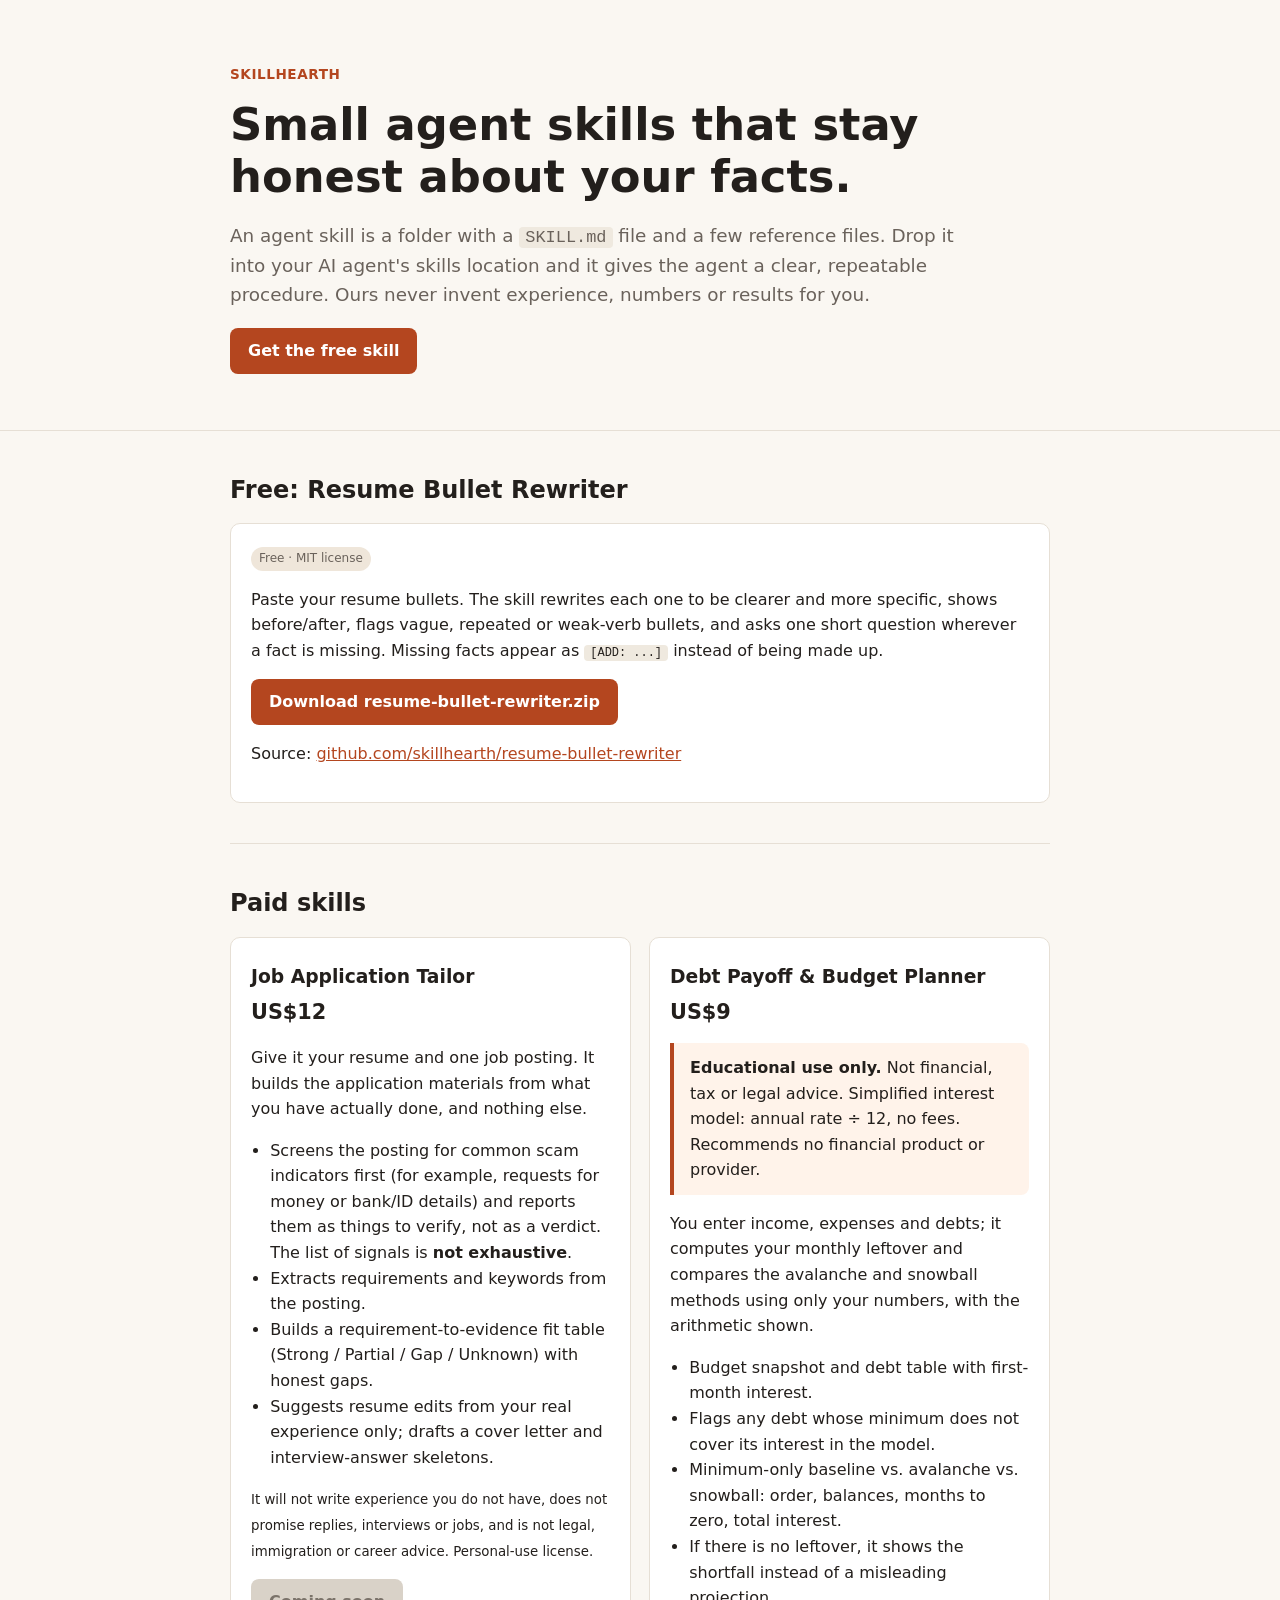
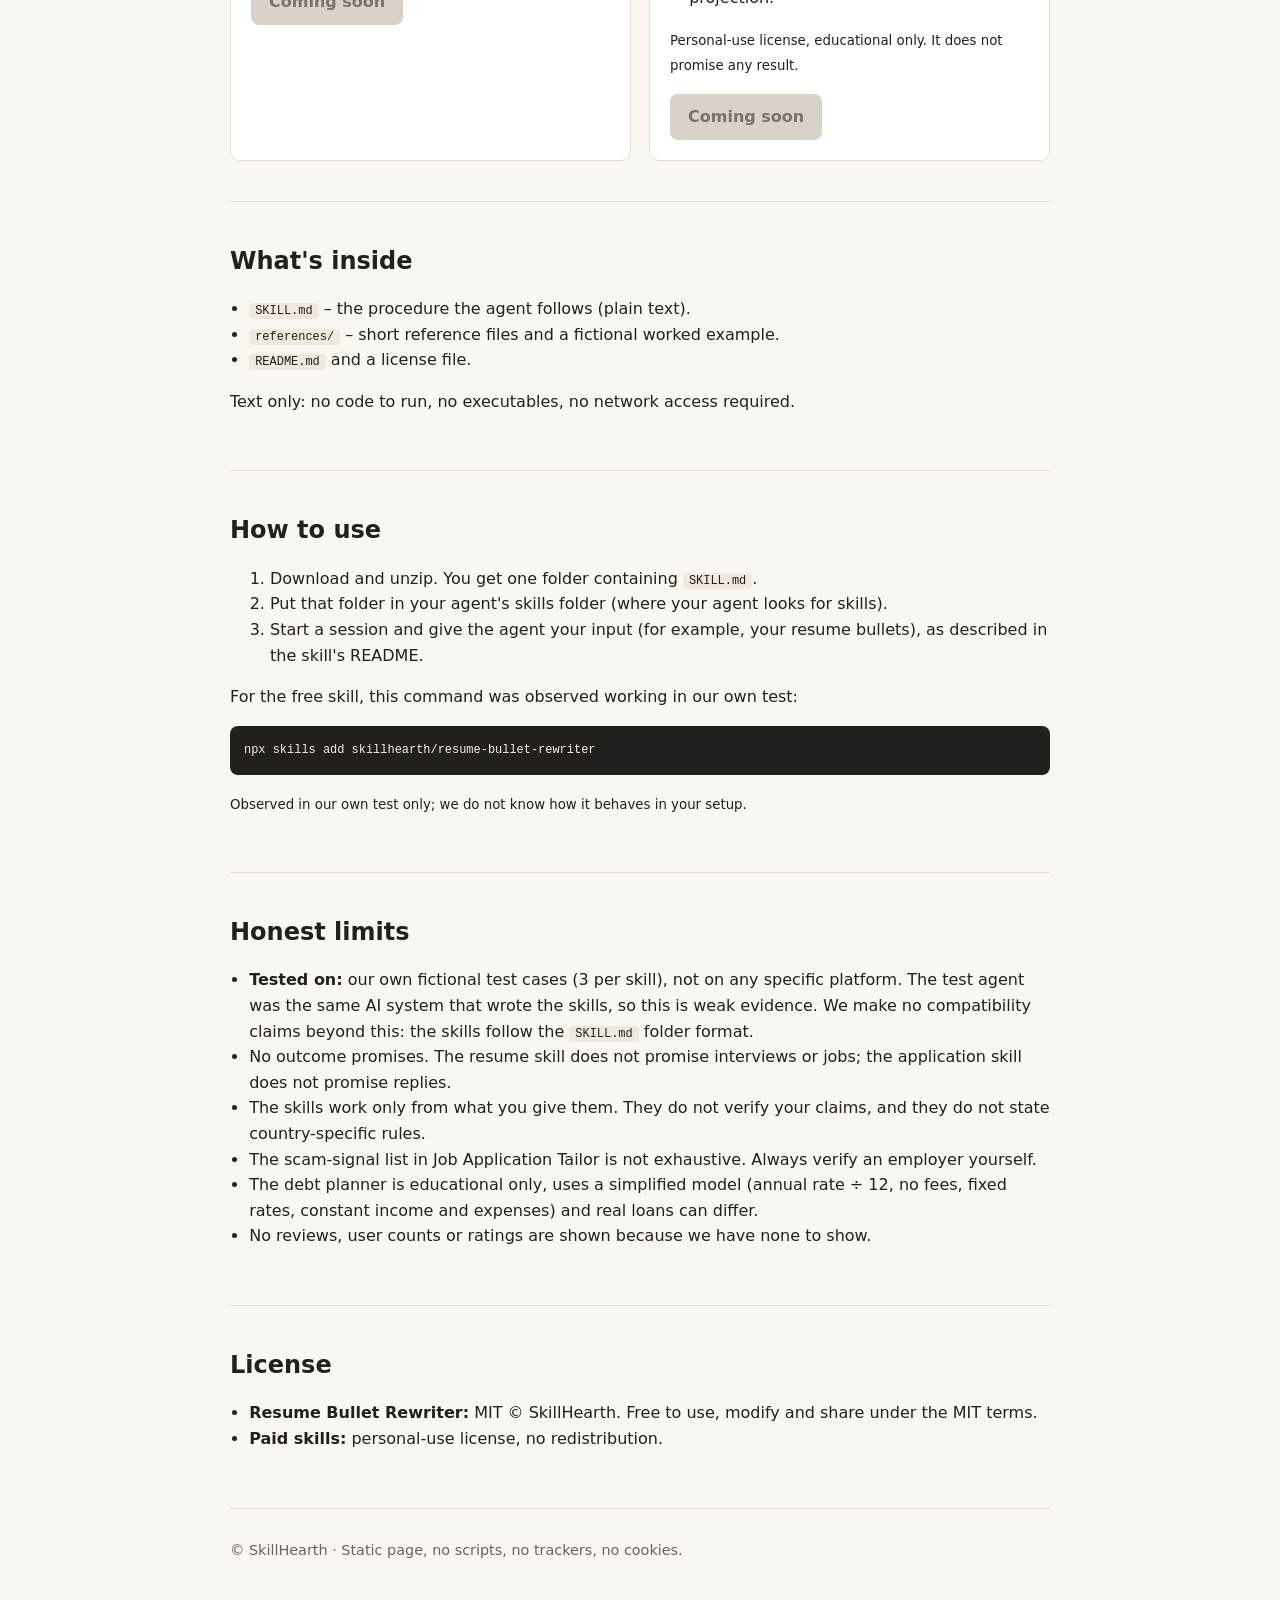
==== index.html @ 5cc37494 "Initial landing page" ====
<!doctype html>
<html lang="en">
<head>
<meta charset="utf-8">
<meta name="viewport" content="width=device-width, initial-scale=1">
<title>SkillHearth – agent skills for resumes, applications and debt planning</title>
<meta name="description" content="Small, plain-text agent skills (SKILL.md folders). One free resume-bullet rewriter, two paid skills. Honest about what they do not do.">
<link rel="stylesheet" href="style.css">
</head>
<body>
<header class="hero"><div class="wrap">
  <div class="brand">SkillHearth</div>
  <h1>Small agent skills that stay honest about your facts.</h1>
  <p class="lead">An agent skill is a folder with a <code>SKILL.md</code> file and a few reference files. Drop it into your AI agent's skills location and it gives the agent a clear, repeatable procedure. Ours never invent experience, numbers or results for you.</p>
  <p><a class="btn" href="#free">Get the free skill</a></p>
</div></header>

<main class="wrap">

<section id="free">
  <h2>Free: Resume Bullet Rewriter</h2>
  <div class="card">
    <span class="tag">Free &middot; MIT license</span>
    <p>Paste your resume bullets. The skill rewrites each one to be clearer and more specific, shows before/after, flags vague, repeated or weak-verb bullets, and asks one short question wherever a fact is missing. Missing facts appear as <code>[ADD: ...]</code> instead of being made up.</p>
    <p><a class="btn" href="downloads/resume-bullet-rewriter.zip" download>Download resume-bullet-rewriter.zip</a></p>
    <p>Source: <a href="https://github.com/skillhearth/resume-bullet-rewriter">github.com/skillhearth/resume-bullet-rewriter</a></p>
  </div>
</section>

<section id="paid">
  <h2>Paid skills</h2>
  <div class="grid">
    <div class="card">
      <h3>Job Application Tailor</h3>
      <div class="price">US$12</div>
      <p>Give it your resume and one job posting. It builds the application materials from what you have actually done, and nothing else.</p>
      <ul>
        <li>Screens the posting for common scam indicators first (for example, requests for money or bank/ID details) and reports them as things to verify, not as a verdict. The list of signals is <strong>not exhaustive</strong>.</li>
        <li>Extracts requirements and keywords from the posting.</li>
        <li>Builds a requirement-to-evidence fit table (Strong / Partial / Gap / Unknown) with honest gaps.</li>
        <li>Suggests resume edits from your real experience only; drafts a cover letter and interview-answer skeletons.</li>
      </ul>
      <p><small>It will not write experience you do not have, does not promise replies, interviews or jobs, and is not legal, immigration or career advice. Personal-use license.</small></p>
      <span class="btn" role="link" aria-disabled="true">Coming soon</span>
    </div>
    <div class="card">
      <h3>Debt Payoff &amp; Budget Planner</h3>
      <div class="price">US$9</div>
      <div class="notice"><strong>Educational use only.</strong> Not financial, tax or legal advice. Simplified interest model: annual rate &divide; 12, no fees. Recommends no financial product or provider.</div>
      <p>You enter income, expenses and debts; it computes your monthly leftover and compares the avalanche and snowball methods using only your numbers, with the arithmetic shown.</p>
      <ul>
        <li>Budget snapshot and debt table with first-month interest.</li>
        <li>Flags any debt whose minimum does not cover its interest in the model.</li>
        <li>Minimum-only baseline vs. avalanche vs. snowball: order, balances, months to zero, total interest.</li>
        <li>If there is no leftover, it shows the shortfall instead of a misleading projection.</li>
      </ul>
      <p><small>Personal-use license, educational only. It does not promise any result.</small></p>
      <span class="btn" role="link" aria-disabled="true">Coming soon</span>
    </div>
  </div>
</section>

<section id="inside">
  <h2>What's inside</h2>
  <ul>
    <li><code>SKILL.md</code> &ndash; the procedure the agent follows (plain text).</li>
    <li><code>references/</code> &ndash; short reference files and a fictional worked example.</li>
    <li><code>README.md</code> and a license file.</li>
  </ul>
  <p>Text only: no code to run, no executables, no network access required.</p>
</section>

<section id="use">
  <h2>How to use</h2>
  <ol>
    <li>Download and unzip. You get one folder containing <code>SKILL.md</code>.</li>
    <li>Put that folder in your agent's skills folder (where your agent looks for skills).</li>
    <li>Start a session and give the agent your input (for example, your resume bullets), as described in the skill's README.</li>
  </ol>
  <p>For the free skill, this command was observed working in our own test:</p>
  <pre><code>npx skills add skillhearth/resume-bullet-rewriter</code></pre>
  <p><small>Observed in our own test only; we do not know how it behaves in your setup.</small></p>
</section>

<section id="limits">
  <h2>Honest limits</h2>
  <ul>
    <li><strong>Tested on:</strong> our own fictional test cases (3 per skill), not on any specific platform. The test agent was the same AI system that wrote the skills, so this is weak evidence. We make no compatibility claims beyond this: the skills follow the <code>SKILL.md</code> folder format.</li>
    <li>No outcome promises. The resume skill does not promise interviews or jobs; the application skill does not promise replies.</li>
    <li>The skills work only from what you give them. They do not verify your claims, and they do not state country-specific rules.</li>
    <li>The scam-signal list in Job Application Tailor is not exhaustive. Always verify an employer yourself.</li>
    <li>The debt planner is educational only, uses a simplified model (annual rate &divide; 12, no fees, fixed rates, constant income and expenses) and real loans can differ.</li>
    <li>No reviews, user counts or ratings are shown because we have none to show.</li>
  </ul>
</section>

<section id="license">
  <h2>License</h2>
  <ul>
    <li><strong>Resume Bullet Rewriter:</strong> MIT &copy; SkillHearth. Free to use, modify and share under the MIT terms.</li>
    <li><strong>Paid skills:</strong> personal-use license, no redistribution.</li>
  </ul>
</section>
</main>

<footer><div class="wrap">&copy; SkillHearth &middot; Static page, no scripts, no trackers, no cookies.</div></footer>
</body>
</html>
---- style.css ----
:root{--bg:#faf7f2;--fg:#231f1c;--muted:#6a625b;--accent:#b4461f;--card:#fff;--line:#e6dfd5}
*{box-sizing:border-box}
html{font-family:system-ui,-apple-system,"Segoe UI",Roboto,Helvetica,Arial,sans-serif;line-height:1.6;color:var(--fg);background:var(--bg)}
body{margin:0}
.wrap{max-width:860px;margin:0 auto;padding:0 20px}
header.hero{padding:64px 0 40px;border-bottom:1px solid var(--line)}
.brand{font-weight:700;letter-spacing:.04em;color:var(--accent);text-transform:uppercase;font-size:.85rem}
h1{font-size:clamp(1.9rem,5vw,2.8rem);line-height:1.15;margin:.3em 0}
h2{font-size:1.5rem;margin:0 0 .6em}
h3{margin:.2em 0}
section{padding:40px 0;border-bottom:1px solid var(--line)}
.lead{font-size:1.15rem;color:var(--muted);max-width:40em}
.grid{display:grid;gap:18px;grid-template-columns:repeat(auto-fit,minmax(260px,1fr))}
.card{background:var(--card);border:1px solid var(--line);border-radius:10px;padding:20px}
.price{font-weight:700;font-size:1.3rem}
.tag{display:inline-block;font-size:.75rem;padding:2px 8px;border-radius:99px;background:#efe6da;color:var(--muted)}
.btn{display:inline-block;padding:10px 18px;border-radius:8px;background:var(--accent);color:#fff;text-decoration:none;font-weight:600;border:0;font-size:1rem}
.btn:hover,.btn:focus{background:#8f3717}
.btn[aria-disabled="true"]{background:#d9d2c8;color:#7b736a;cursor:not-allowed}
.notice{border-left:4px solid var(--accent);background:#fff3ea;padding:12px 16px;border-radius:0 8px 8px 0;margin:14px 0}
code{background:#efe9df;padding:1px 6px;border-radius:4px;font-size:.92em}
pre{background:#231f1c;color:#f5efe6;padding:14px;border-radius:8px;overflow-x:auto}
pre code{background:none;padding:0}
ul{padding-left:1.2em}
footer{padding:30px 0 50px;color:var(--muted);font-size:.9rem}
a{color:var(--accent)}
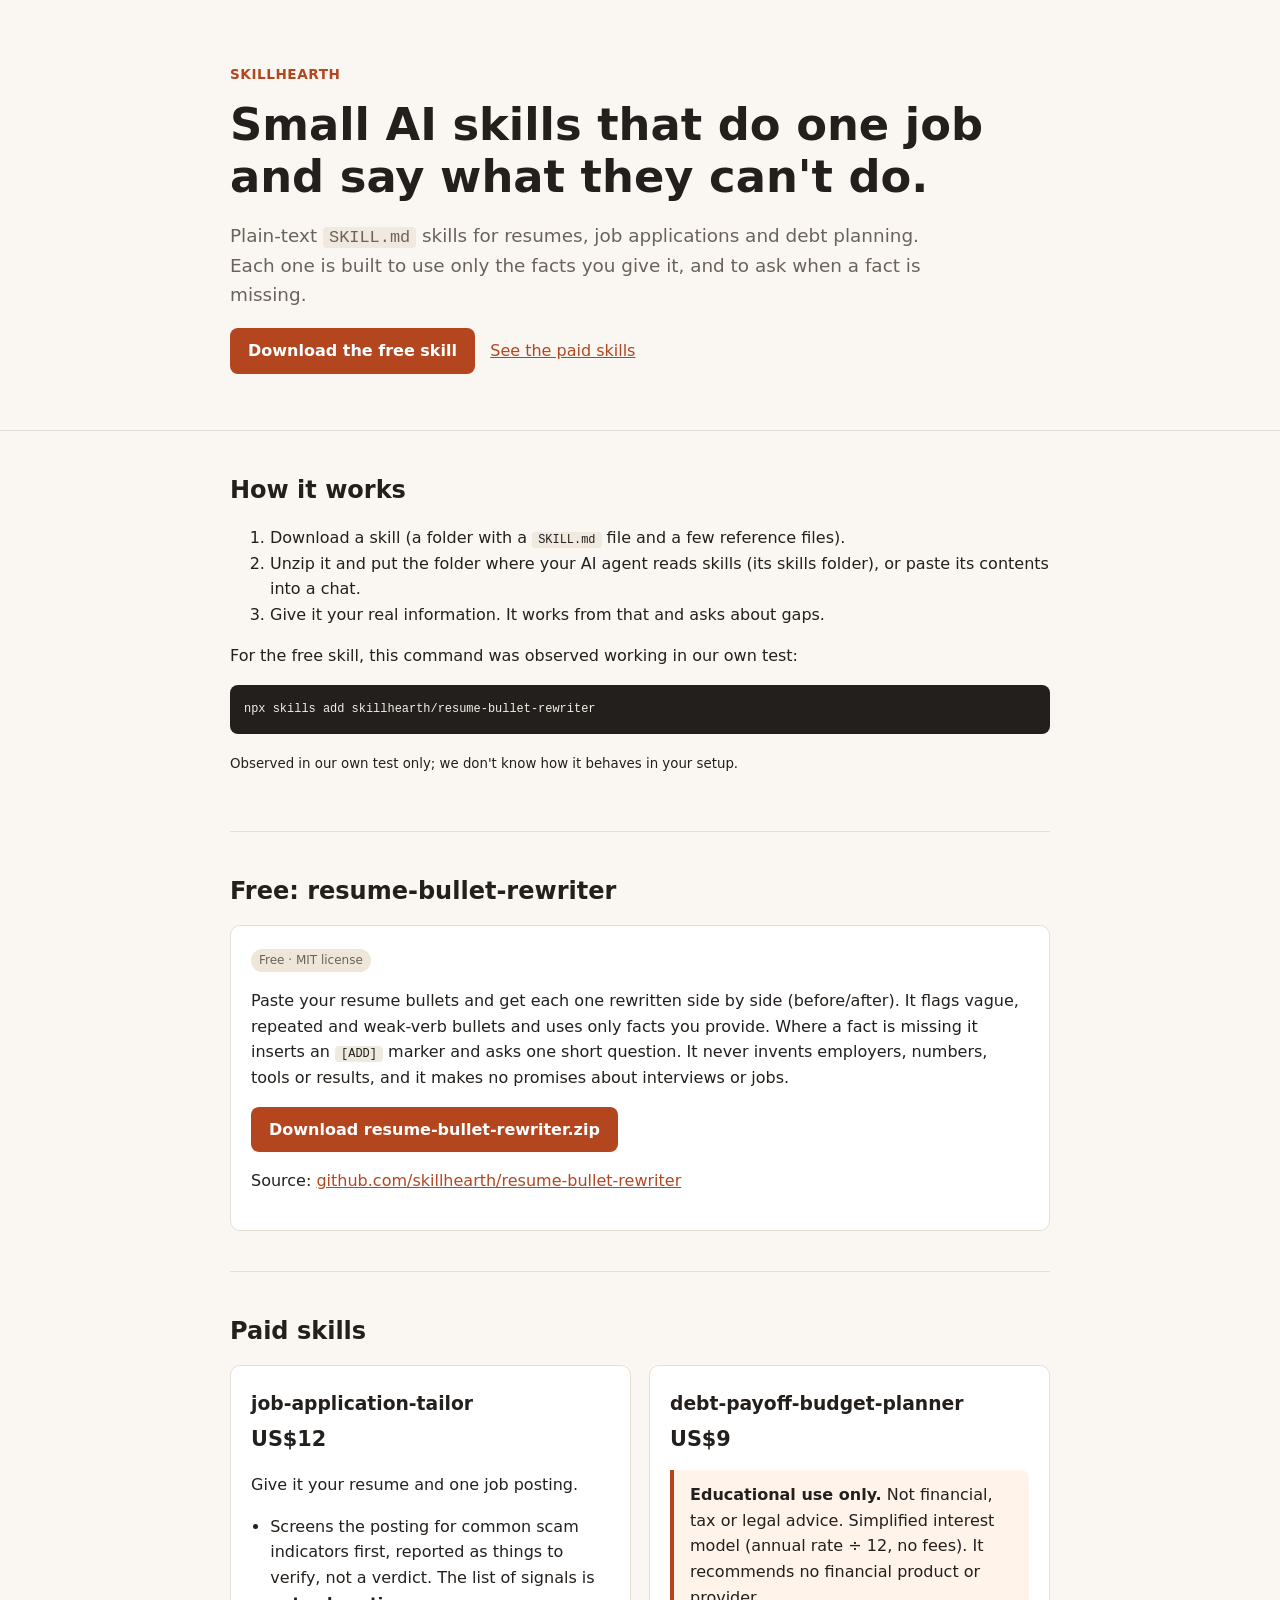
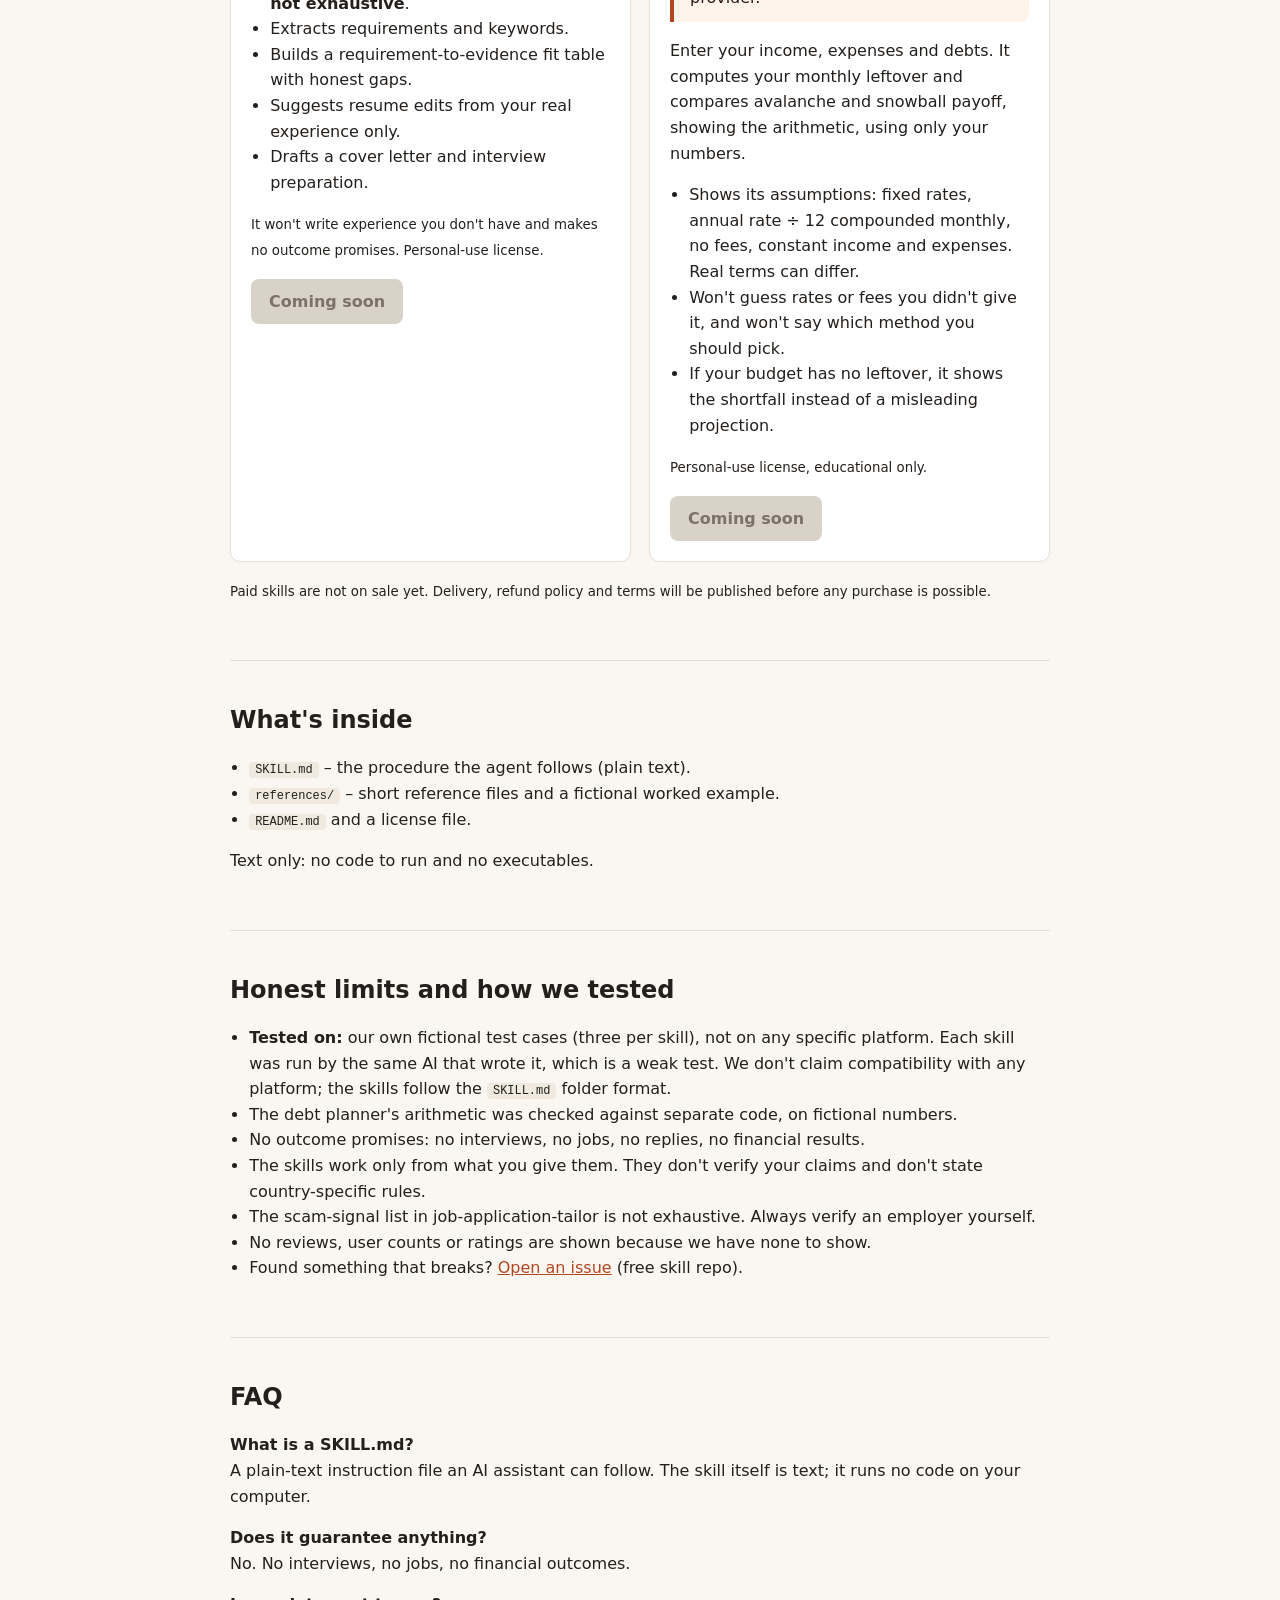
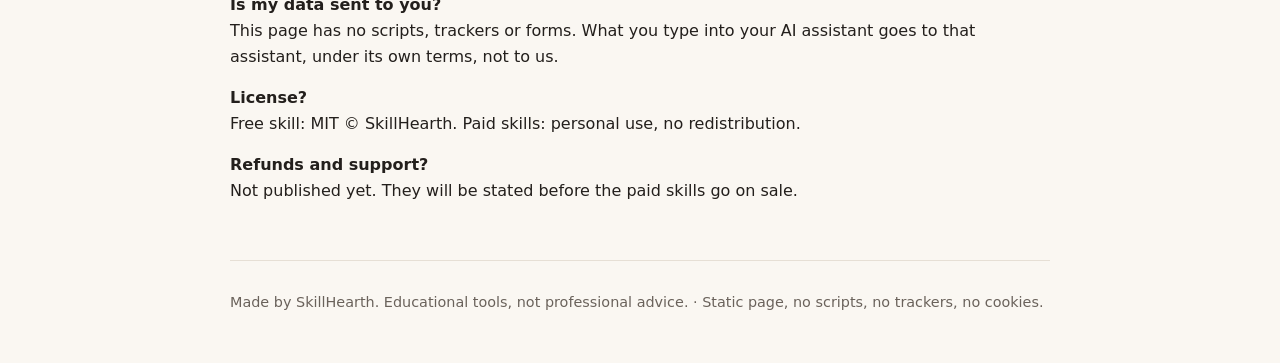
==== commit 197e0730: "Use final landing copy" ====
--- a/index.html
+++ b/index.html
@@ -3,25 +3,37 @@
 <head>
 <meta charset="utf-8">
 <meta name="viewport" content="width=device-width, initial-scale=1">
-<title>SkillHearth – agent skills for resumes, applications and debt planning</title>
+<title>SkillHearth – small AI skills for resumes, applications and debt planning</title>
 <meta name="description" content="Small, plain-text agent skills (SKILL.md folders). One free resume-bullet rewriter, two paid skills. Honest about what they do not do.">
 <link rel="stylesheet" href="style.css">
 </head>
 <body>
 <header class="hero"><div class="wrap">
   <div class="brand">SkillHearth</div>
-  <h1>Small agent skills that stay honest about your facts.</h1>
-  <p class="lead">An agent skill is a folder with a <code>SKILL.md</code> file and a few reference files. Drop it into your AI agent's skills location and it gives the agent a clear, repeatable procedure. Ours never invent experience, numbers or results for you.</p>
-  <p><a class="btn" href="#free">Get the free skill</a></p>
+  <h1>Small AI skills that do one job and say what they can't do.</h1>
+  <p class="lead">Plain-text <code>SKILL.md</code> skills for resumes, job applications and debt planning. Each one is built to use only the facts you give it, and to ask when a fact is missing.</p>
+  <p><a class="btn" href="downloads/resume-bullet-rewriter.zip" download>Download the free skill</a> &nbsp; <a href="#paid">See the paid skills</a></p>
 </div></header>
 
 <main class="wrap">
 
+<section id="how">
+  <h2>How it works</h2>
+  <ol>
+    <li>Download a skill (a folder with a <code>SKILL.md</code> file and a few reference files).</li>
+    <li>Unzip it and put the folder where your AI agent reads skills (its skills folder), or paste its contents into a chat.</li>
+    <li>Give it your real information. It works from that and asks about gaps.</li>
+  </ol>
+  <p>For the free skill, this command was observed working in our own test:</p>
+  <pre><code>npx skills add skillhearth/resume-bullet-rewriter</code></pre>
+  <p><small>Observed in our own test only; we don't know how it behaves in your setup.</small></p>
+</section>
+
 <section id="free">
-  <h2>Free: Resume Bullet Rewriter</h2>
+  <h2>Free: resume-bullet-rewriter</h2>
   <div class="card">
     <span class="tag">Free &middot; MIT license</span>
-    <p>Paste your resume bullets. The skill rewrites each one to be clearer and more specific, shows before/after, flags vague, repeated or weak-verb bullets, and asks one short question wherever a fact is missing. Missing facts appear as <code>[ADD: ...]</code> instead of being made up.</p>
+    <p>Paste your resume bullets and get each one rewritten side by side (before/after). It flags vague, repeated and weak-verb bullets and uses only facts you provide. Where a fact is missing it inserts an <code>[ADD]</code> marker and asks one short question. It never invents employers, numbers, tools or results, and it makes no promises about interviews or jobs.</p>
     <p><a class="btn" href="downloads/resume-bullet-rewriter.zip" download>Download resume-bullet-rewriter.zip</a></p>
     <p>Source: <a href="https://github.com/skillhearth/resume-bullet-rewriter">github.com/skillhearth/resume-bullet-rewriter</a></p>
   </div>
@@ -31,33 +43,34 @@
   <h2>Paid skills</h2>
   <div class="grid">
     <div class="card">
-      <h3>Job Application Tailor</h3>
+      <h3>job-application-tailor</h3>
       <div class="price">US$12</div>
-      <p>Give it your resume and one job posting. It builds the application materials from what you have actually done, and nothing else.</p>
+      <p>Give it your resume and one job posting.</p>
       <ul>
-        <li>Screens the posting for common scam indicators first (for example, requests for money or bank/ID details) and reports them as things to verify, not as a verdict. The list of signals is <strong>not exhaustive</strong>.</li>
-        <li>Extracts requirements and keywords from the posting.</li>
-        <li>Builds a requirement-to-evidence fit table (Strong / Partial / Gap / Unknown) with honest gaps.</li>
-        <li>Suggests resume edits from your real experience only; drafts a cover letter and interview-answer skeletons.</li>
+        <li>Screens the posting for common scam indicators first, reported as things to verify, not a verdict. The list of signals is <strong>not exhaustive</strong>.</li>
+        <li>Extracts requirements and keywords.</li>
+        <li>Builds a requirement-to-evidence fit table with honest gaps.</li>
+        <li>Suggests resume edits from your real experience only.</li>
+        <li>Drafts a cover letter and interview preparation.</li>
       </ul>
-      <p><small>It will not write experience you do not have, does not promise replies, interviews or jobs, and is not legal, immigration or career advice. Personal-use license.</small></p>
+      <p><small>It won't write experience you don't have and makes no outcome promises. Personal-use license.</small></p>
       <span class="btn" role="link" aria-disabled="true">Coming soon</span>
     </div>
     <div class="card">
-      <h3>Debt Payoff &amp; Budget Planner</h3>
+      <h3>debt-payoff-budget-planner</h3>
       <div class="price">US$9</div>
-      <div class="notice"><strong>Educational use only.</strong> Not financial, tax or legal advice. Simplified interest model: annual rate &divide; 12, no fees. Recommends no financial product or provider.</div>
-      <p>You enter income, expenses and debts; it computes your monthly leftover and compares the avalanche and snowball methods using only your numbers, with the arithmetic shown.</p>
+      <div class="notice"><strong>Educational use only.</strong> Not financial, tax or legal advice. Simplified interest model (annual rate &divide; 12, no fees). It recommends no financial product or provider.</div>
+      <p>Enter your income, expenses and debts. It computes your monthly leftover and compares avalanche and snowball payoff, showing the arithmetic, using only your numbers.</p>
       <ul>
-        <li>Budget snapshot and debt table with first-month interest.</li>
-        <li>Flags any debt whose minimum does not cover its interest in the model.</li>
-        <li>Minimum-only baseline vs. avalanche vs. snowball: order, balances, months to zero, total interest.</li>
-        <li>If there is no leftover, it shows the shortfall instead of a misleading projection.</li>
+        <li>Shows its assumptions: fixed rates, annual rate &divide; 12 compounded monthly, no fees, constant income and expenses. Real terms can differ.</li>
+        <li>Won't guess rates or fees you didn't give it, and won't say which method you should pick.</li>
+        <li>If your budget has no leftover, it shows the shortfall instead of a misleading projection.</li>
       </ul>
-      <p><small>Personal-use license, educational only. It does not promise any result.</small></p>
+      <p><small>Personal-use license, educational only.</small></p>
       <span class="btn" role="link" aria-disabled="true">Coming soon</span>
     </div>
   </div>
+  <p><small>Paid skills are not on sale yet. Delivery, refund policy and terms will be published before any purchase is possible.</small></p>
 </section>
 
 <section id="inside">
@@ -67,42 +80,32 @@
     <li><code>references/</code> &ndash; short reference files and a fictional worked example.</li>
     <li><code>README.md</code> and a license file.</li>
   </ul>
-  <p>Text only: no code to run, no executables, no network access required.</p>
-</section>
-
-<section id="use">
-  <h2>How to use</h2>
-  <ol>
-    <li>Download and unzip. You get one folder containing <code>SKILL.md</code>.</li>
-    <li>Put that folder in your agent's skills folder (where your agent looks for skills).</li>
-    <li>Start a session and give the agent your input (for example, your resume bullets), as described in the skill's README.</li>
-  </ol>
-  <p>For the free skill, this command was observed working in our own test:</p>
-  <pre><code>npx skills add skillhearth/resume-bullet-rewriter</code></pre>
-  <p><small>Observed in our own test only; we do not know how it behaves in your setup.</small></p>
+  <p>Text only: no code to run and no executables.</p>
 </section>
 
 <section id="limits">
-  <h2>Honest limits</h2>
+  <h2>Honest limits and how we tested</h2>
   <ul>
-    <li><strong>Tested on:</strong> our own fictional test cases (3 per skill), not on any specific platform. The test agent was the same AI system that wrote the skills, so this is weak evidence. We make no compatibility claims beyond this: the skills follow the <code>SKILL.md</code> folder format.</li>
-    <li>No outcome promises. The resume skill does not promise interviews or jobs; the application skill does not promise replies.</li>
-    <li>The skills work only from what you give them. They do not verify your claims, and they do not state country-specific rules.</li>
-    <li>The scam-signal list in Job Application Tailor is not exhaustive. Always verify an employer yourself.</li>
-    <li>The debt planner is educational only, uses a simplified model (annual rate &divide; 12, no fees, fixed rates, constant income and expenses) and real loans can differ.</li>
+    <li><strong>Tested on:</strong> our own fictional test cases (three per skill), not on any specific platform. Each skill was run by the same AI that wrote it, which is a weak test. We don't claim compatibility with any platform; the skills follow the <code>SKILL.md</code> folder format.</li>
+    <li>The debt planner's arithmetic was checked against separate code, on fictional numbers.</li>
+    <li>No outcome promises: no interviews, no jobs, no replies, no financial results.</li>
+    <li>The skills work only from what you give them. They don't verify your claims and don't state country-specific rules.</li>
+    <li>The scam-signal list in job-application-tailor is not exhaustive. Always verify an employer yourself.</li>
     <li>No reviews, user counts or ratings are shown because we have none to show.</li>
+    <li>Found something that breaks? <a href="https://github.com/skillhearth/resume-bullet-rewriter/issues">Open an issue</a> (free skill repo).</li>
   </ul>
 </section>
 
-<section id="license">
-  <h2>License</h2>
-  <ul>
-    <li><strong>Resume Bullet Rewriter:</strong> MIT &copy; SkillHearth. Free to use, modify and share under the MIT terms.</li>
-    <li><strong>Paid skills:</strong> personal-use license, no redistribution.</li>
-  </ul>
+<section id="faq">
+  <h2>FAQ</h2>
+  <p><strong>What is a SKILL.md?</strong><br>A plain-text instruction file an AI assistant can follow. The skill itself is text; it runs no code on your computer.</p>
+  <p><strong>Does it guarantee anything?</strong><br>No. No interviews, no jobs, no financial outcomes.</p>
+  <p><strong>Is my data sent to you?</strong><br>This page has no scripts, trackers or forms. What you type into your AI assistant goes to that assistant, under its own terms, not to us.</p>
+  <p><strong>License?</strong><br>Free skill: MIT &copy; SkillHearth. Paid skills: personal use, no redistribution.</p>
+  <p><strong>Refunds and support?</strong><br>Not published yet. They will be stated before the paid skills go on sale.</p>
 </section>
 </main>
 
-<footer><div class="wrap">&copy; SkillHearth &middot; Static page, no scripts, no trackers, no cookies.</div></footer>
+<footer><div class="wrap">Made by SkillHearth. Educational tools, not professional advice. &middot; Static page, no scripts, no trackers, no cookies.</div></footer>
 </body>
 </html>
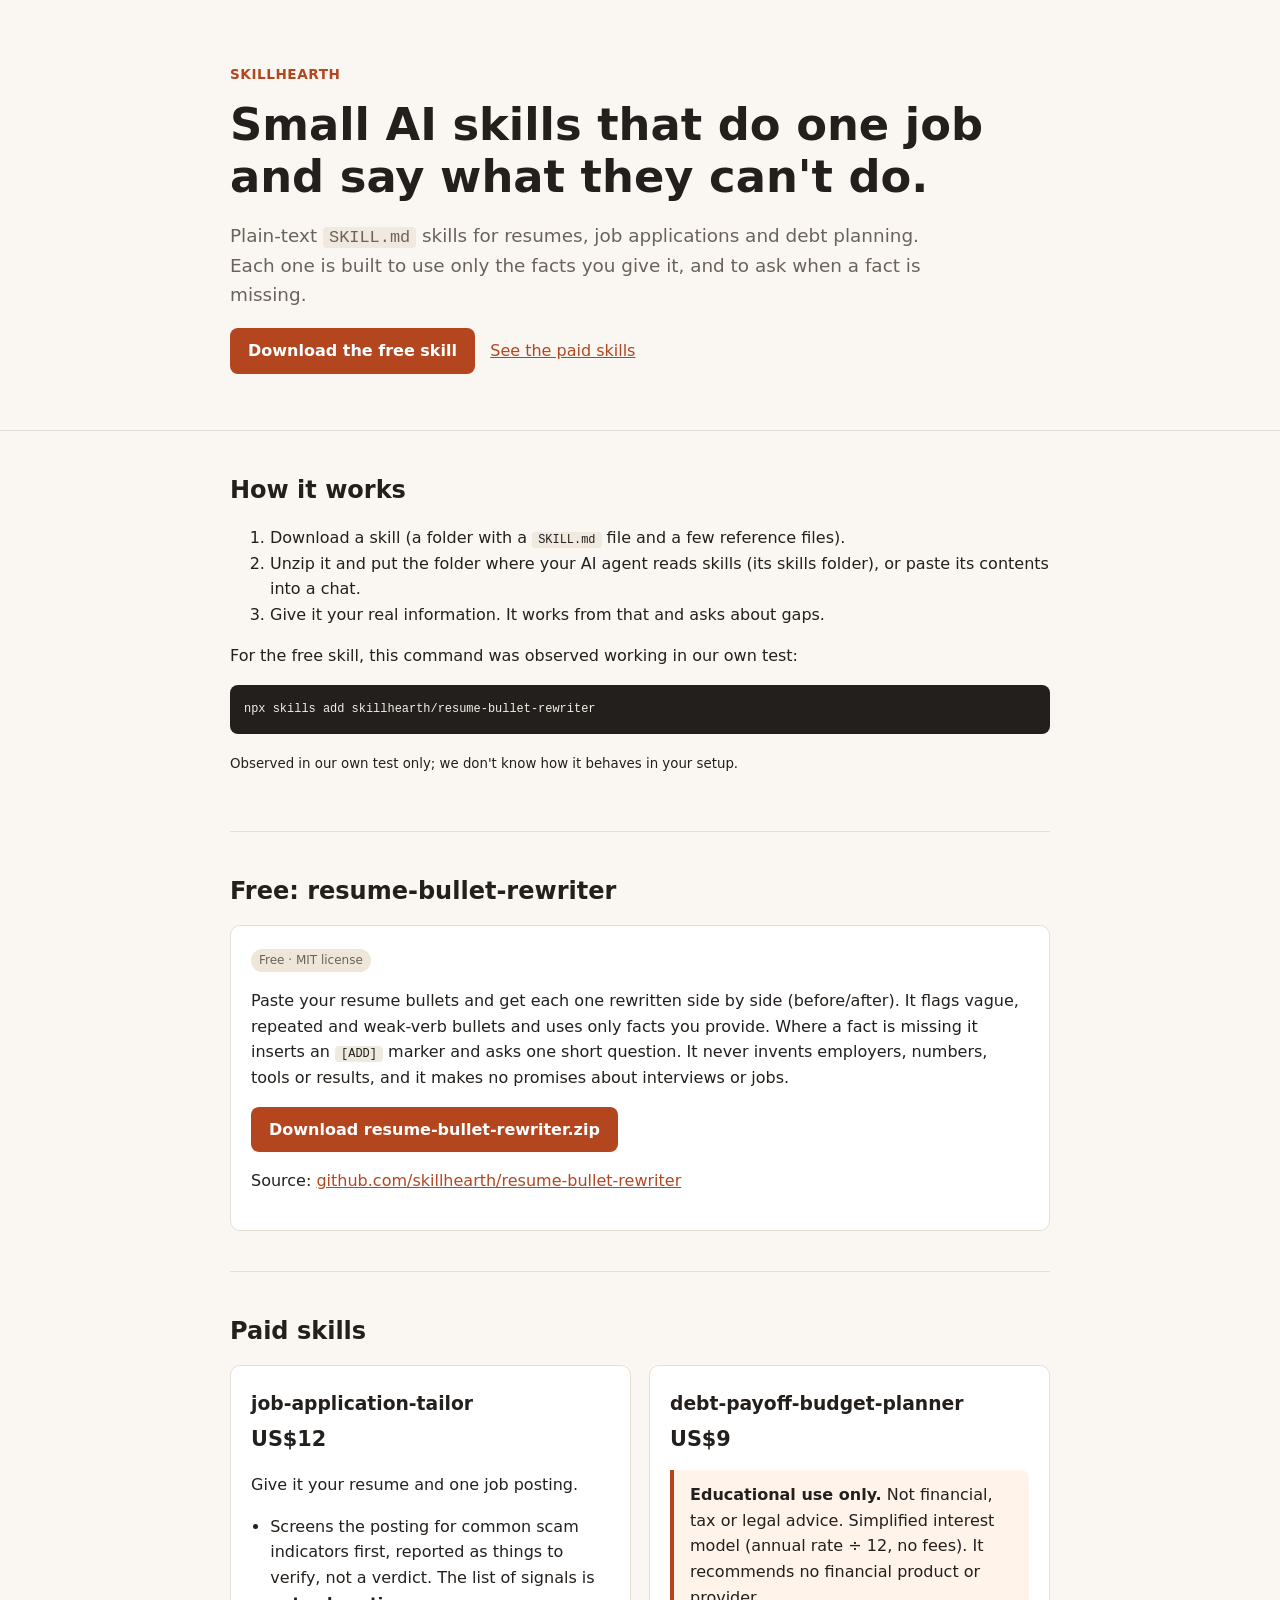
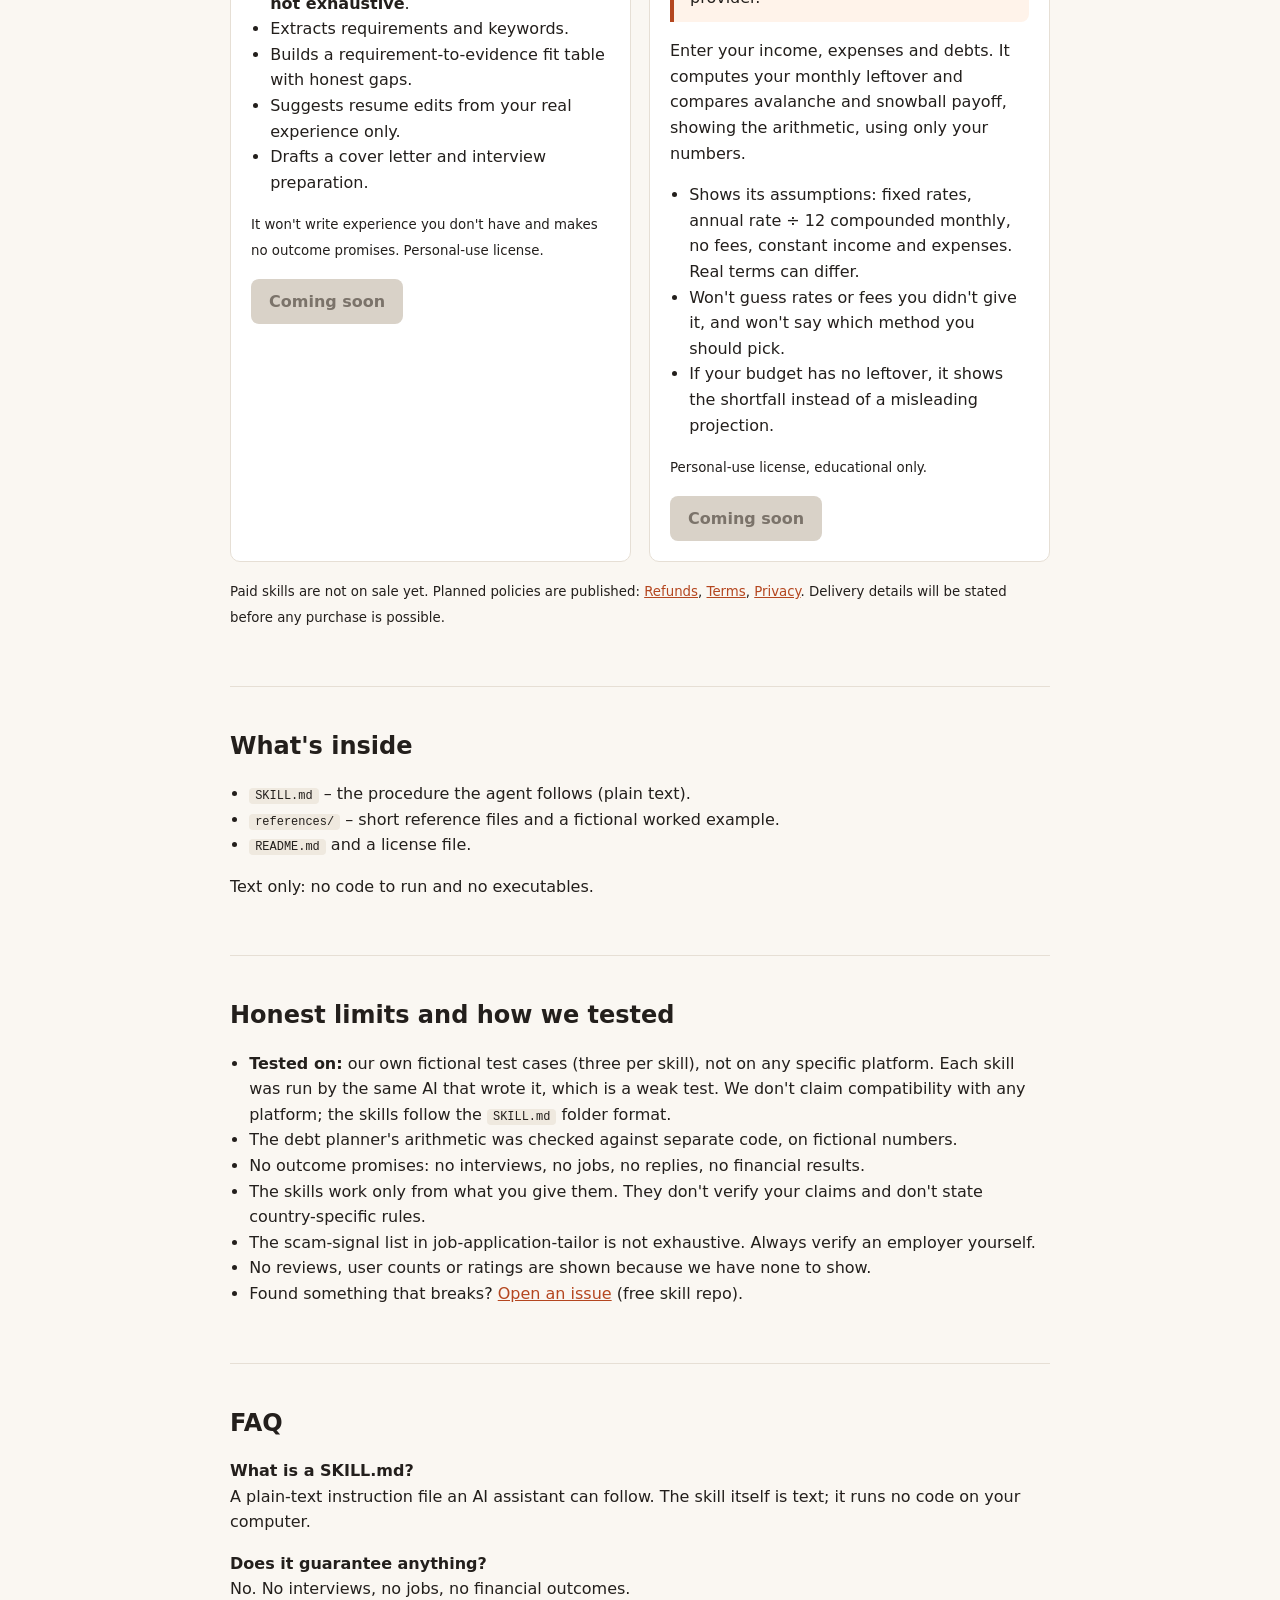
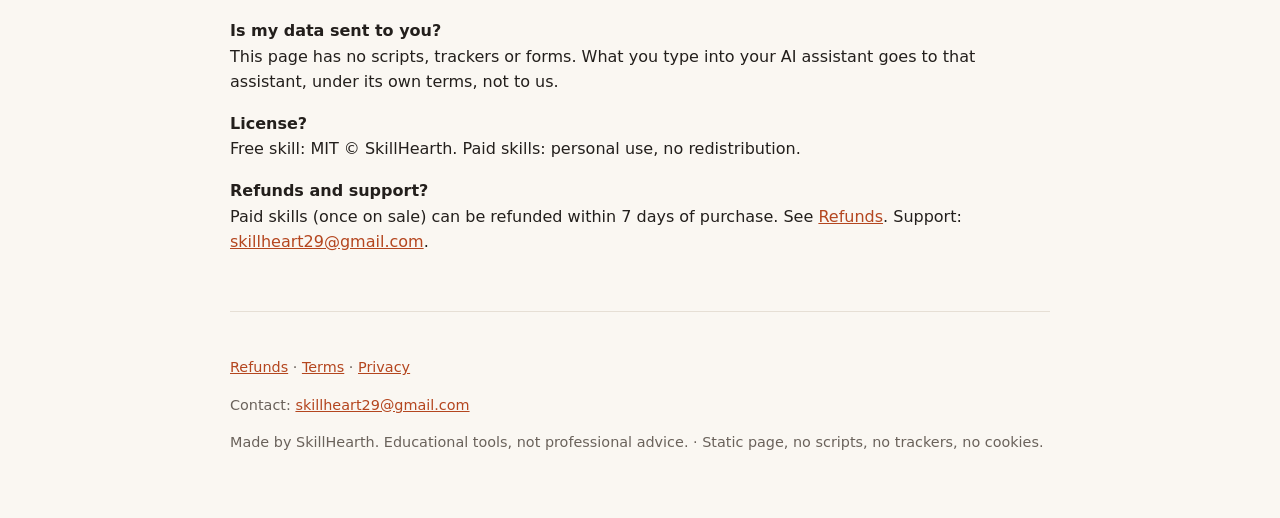
==== commit 9e47c9ad: "Add Refunds, Terms, Privacy pages and support contact" ====
--- a/index.html
+++ b/index.html
@@ -70,7 +70,7 @@
       <span class="btn" role="link" aria-disabled="true">Coming soon</span>
     </div>
   </div>
-  <p><small>Paid skills are not on sale yet. Delivery, refund policy and terms will be published before any purchase is possible.</small></p>
+  <p><small>Paid skills are not on sale yet. Planned policies are published: <a href="refunds/">Refunds</a>, <a href="terms/">Terms</a>, <a href="privacy/">Privacy</a>. Delivery details will be stated before any purchase is possible.</small></p>
 </section>
 
 <section id="inside">
@@ -102,10 +102,14 @@
   <p><strong>Does it guarantee anything?</strong><br>No. No interviews, no jobs, no financial outcomes.</p>
   <p><strong>Is my data sent to you?</strong><br>This page has no scripts, trackers or forms. What you type into your AI assistant goes to that assistant, under its own terms, not to us.</p>
   <p><strong>License?</strong><br>Free skill: MIT &copy; SkillHearth. Paid skills: personal use, no redistribution.</p>
-  <p><strong>Refunds and support?</strong><br>Not published yet. They will be stated before the paid skills go on sale.</p>
+  <p><strong>Refunds and support?</strong><br>Paid skills (once on sale) can be refunded within 7 days of purchase. See <a href="refunds/">Refunds</a>. Support: <a href="mailto:skillheart29@gmail.com">skillheart29@gmail.com</a>.</p>
 </section>
 </main>
 
-<footer><div class="wrap">Made by SkillHearth. Educational tools, not professional advice. &middot; Static page, no scripts, no trackers, no cookies.</div></footer>
+<footer><div class="wrap">
+  <p><a href="refunds/">Refunds</a> &middot; <a href="terms/">Terms</a> &middot; <a href="privacy/">Privacy</a></p>
+  <p>Contact: <a href="mailto:skillheart29@gmail.com">skillheart29@gmail.com</a></p>
+  <p>Made by SkillHearth. Educational tools, not professional advice. &middot; Static page, no scripts, no trackers, no cookies.</p>
+</div></footer>
 </body>
 </html>
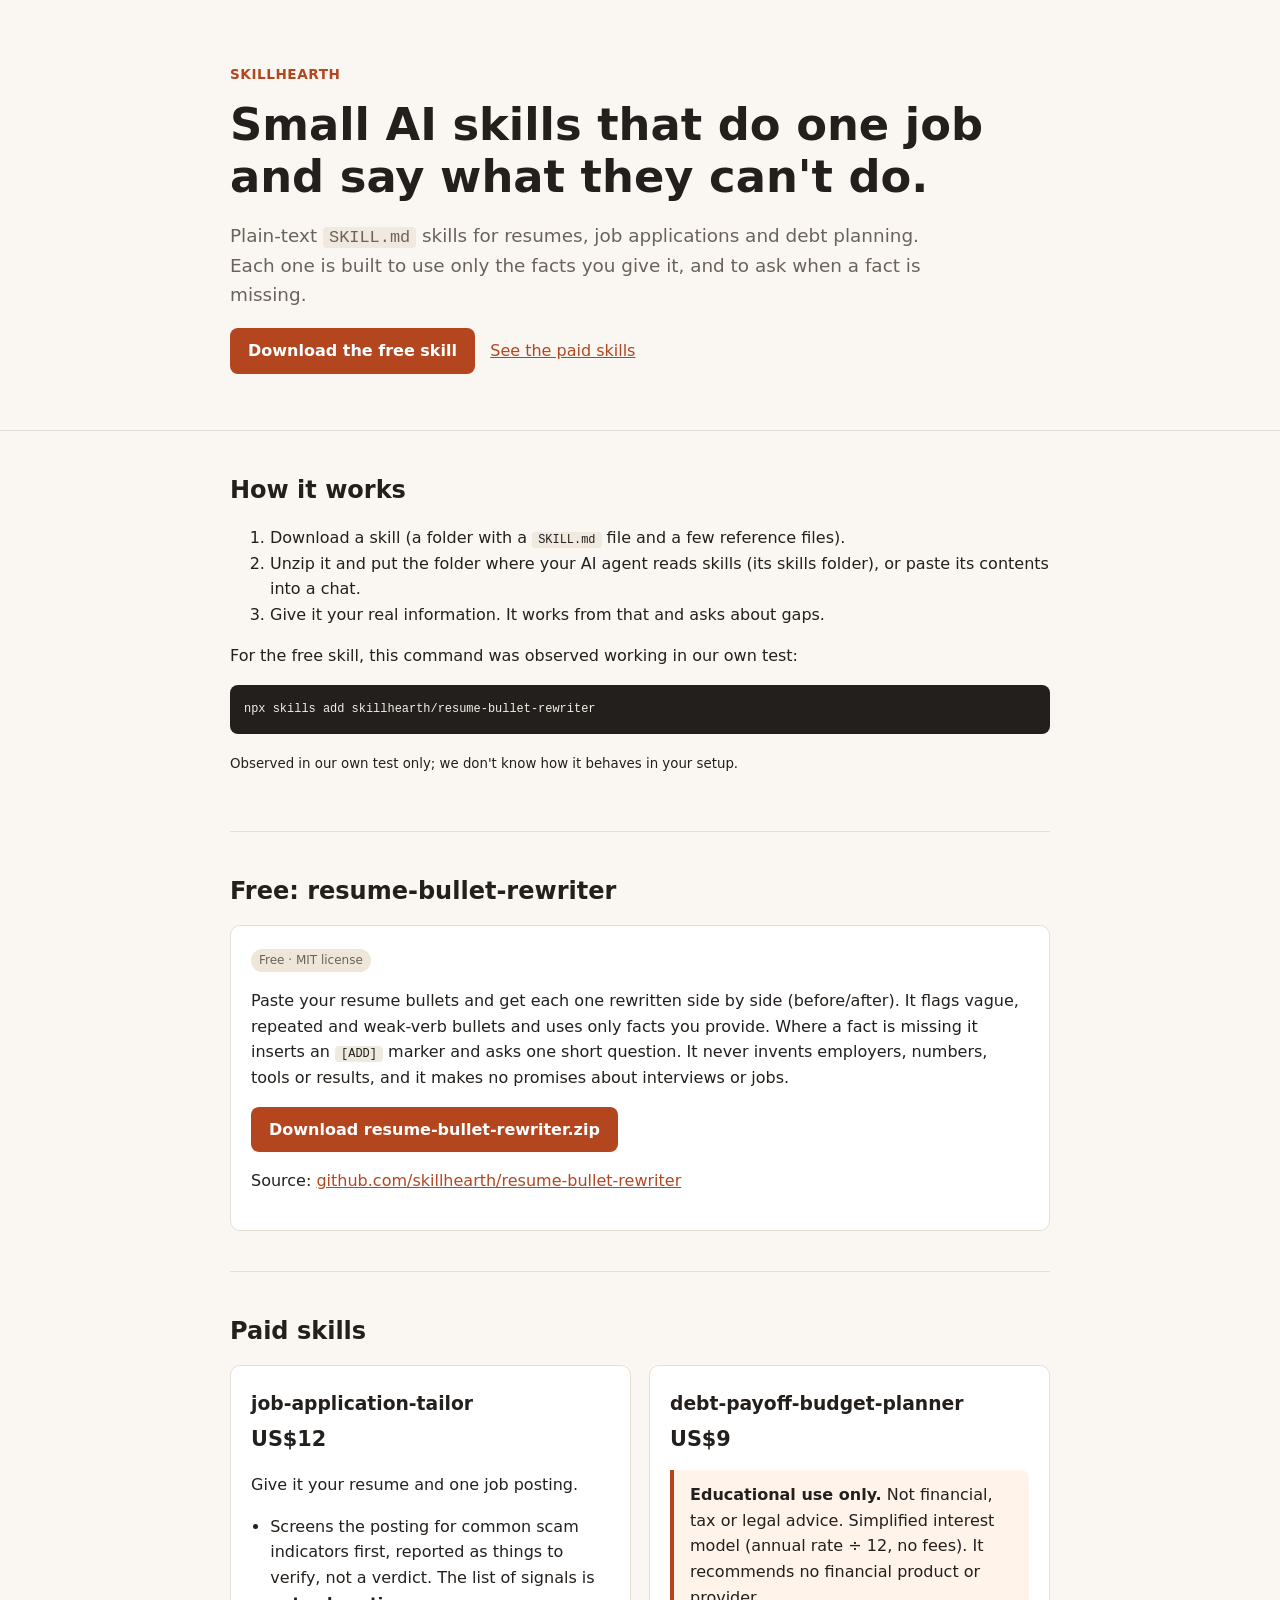
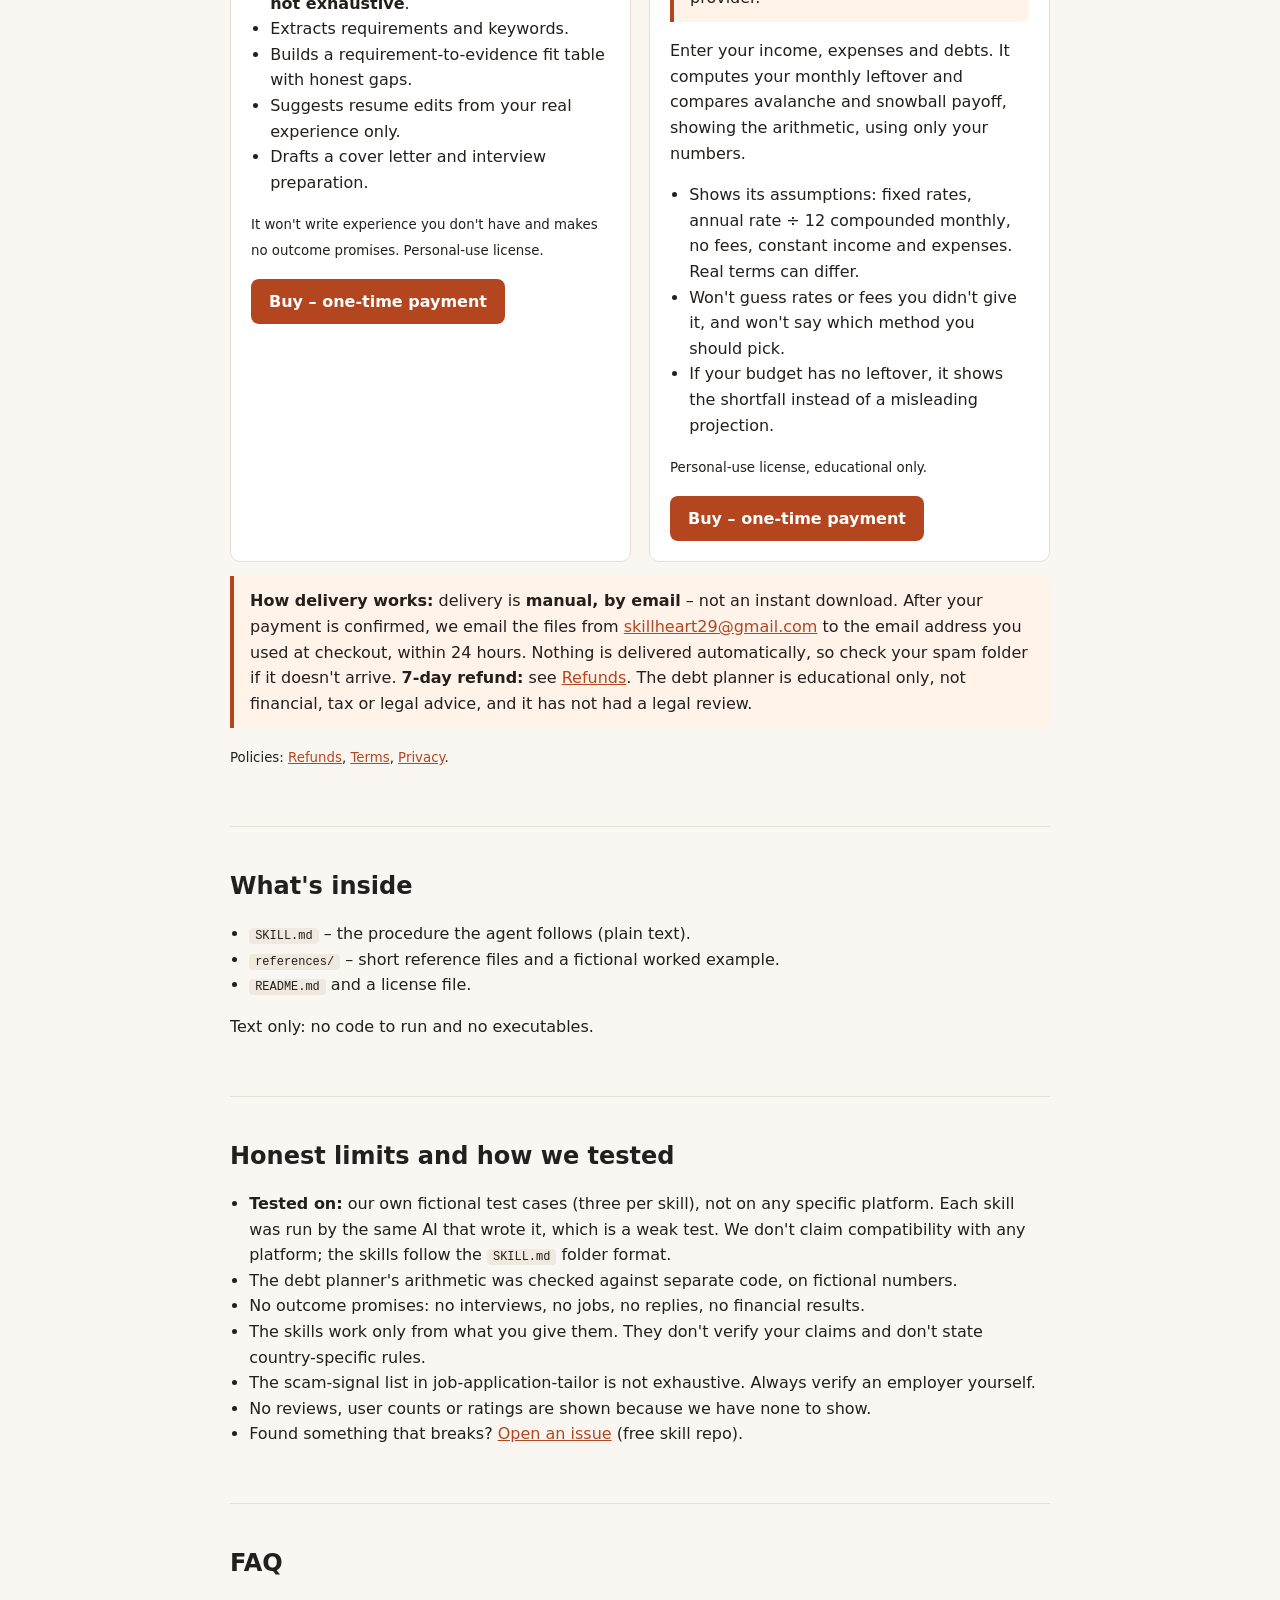
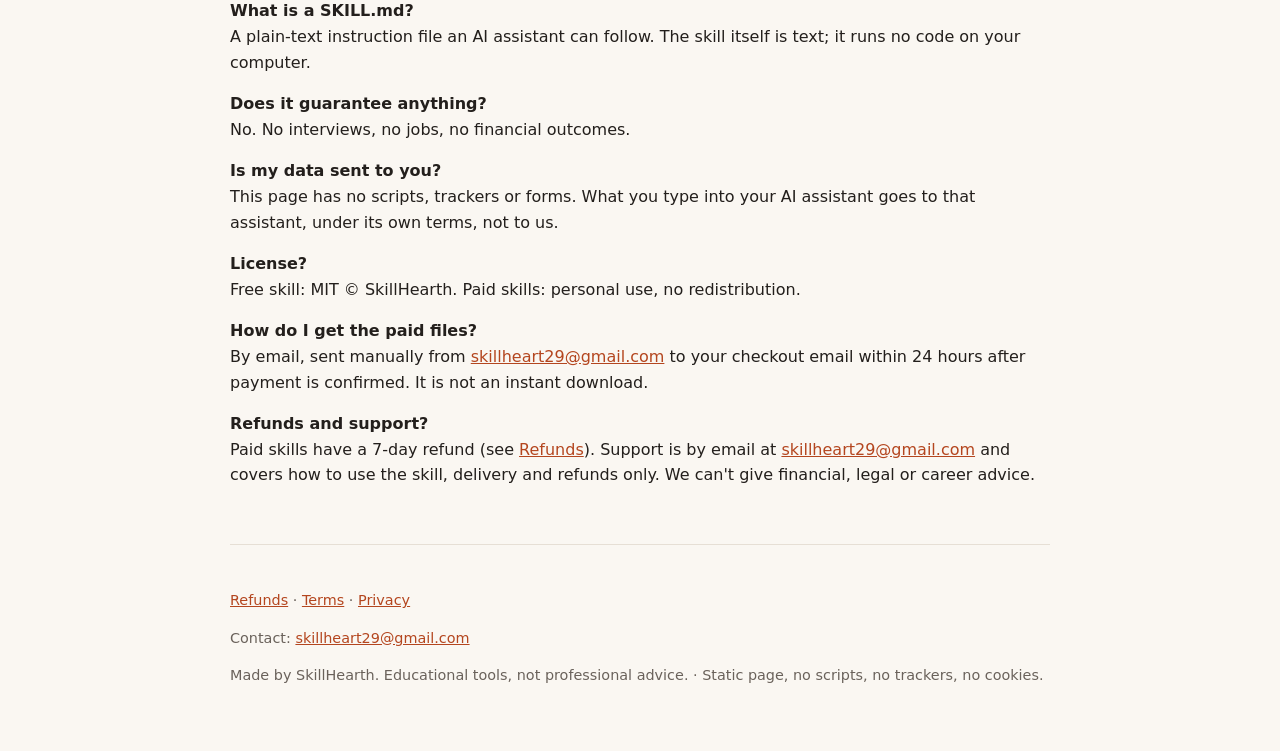
==== commit a8f6947b: "Enable Stripe buy links, add manual-delivery notice, update terms/refunds/privacy" ====
--- a/index.html
+++ b/index.html
@@ -54,7 +54,7 @@
         <li>Drafts a cover letter and interview preparation.</li>
       </ul>
       <p><small>It won't write experience you don't have and makes no outcome promises. Personal-use license.</small></p>
-      <span class="btn" role="link" aria-disabled="true">Coming soon</span>
+      <a class="btn" href="https://buy.stripe.com/cNicMZbQJfxW5eu9It33W00" rel="noopener">Buy &ndash; one-time payment</a>
     </div>
     <div class="card">
       <h3>debt-payoff-budget-planner</h3>
@@ -67,10 +67,11 @@
         <li>If your budget has no leftover, it shows the shortfall instead of a misleading projection.</li>
       </ul>
       <p><small>Personal-use license, educational only.</small></p>
-      <span class="btn" role="link" aria-disabled="true">Coming soon</span>
+      <a class="btn" href="https://buy.stripe.com/bJecMZdYR2LabCS2g133W01" rel="noopener">Buy &ndash; one-time payment</a>
     </div>
   </div>
-  <p><small>Paid skills are not on sale yet. Planned policies are published: <a href="refunds/">Refunds</a>, <a href="terms/">Terms</a>, <a href="privacy/">Privacy</a>. Delivery details will be stated before any purchase is possible.</small></p>
+  <div class="notice"><strong>How delivery works:</strong> delivery is <strong>manual, by email</strong> &ndash; not an instant download. After your payment is confirmed, we email the files from <a href="mailto:skillheart29@gmail.com">skillheart29@gmail.com</a> to the email address you used at checkout, within 24 hours. Nothing is delivered automatically, so check your spam folder if it doesn't arrive. <strong>7-day refund:</strong> see <a href="refunds/">Refunds</a>. The debt planner is educational only, not financial, tax or legal advice, and it has not had a legal review.</div>
+  <p><small>Policies: <a href="refunds/">Refunds</a>, <a href="terms/">Terms</a>, <a href="privacy/">Privacy</a>.</small></p>
 </section>
 
 <section id="inside">
@@ -102,7 +103,8 @@
   <p><strong>Does it guarantee anything?</strong><br>No. No interviews, no jobs, no financial outcomes.</p>
   <p><strong>Is my data sent to you?</strong><br>This page has no scripts, trackers or forms. What you type into your AI assistant goes to that assistant, under its own terms, not to us.</p>
   <p><strong>License?</strong><br>Free skill: MIT &copy; SkillHearth. Paid skills: personal use, no redistribution.</p>
-  <p><strong>Refunds and support?</strong><br>Paid skills (once on sale) can be refunded within 7 days of purchase. See <a href="refunds/">Refunds</a>. Support: <a href="mailto:skillheart29@gmail.com">skillheart29@gmail.com</a>.</p>
+  <p><strong>How do I get the paid files?</strong><br>By email, sent manually from <a href="mailto:skillheart29@gmail.com">skillheart29@gmail.com</a> to your checkout email within 24 hours after payment is confirmed. It is not an instant download.</p>
+  <p><strong>Refunds and support?</strong><br>Paid skills have a 7-day refund (see <a href="refunds/">Refunds</a>). Support is by email at <a href="mailto:skillheart29@gmail.com">skillheart29@gmail.com</a> and covers how to use the skill, delivery and refunds only. We can't give financial, legal or career advice.</p>
 </section>
 </main>
 
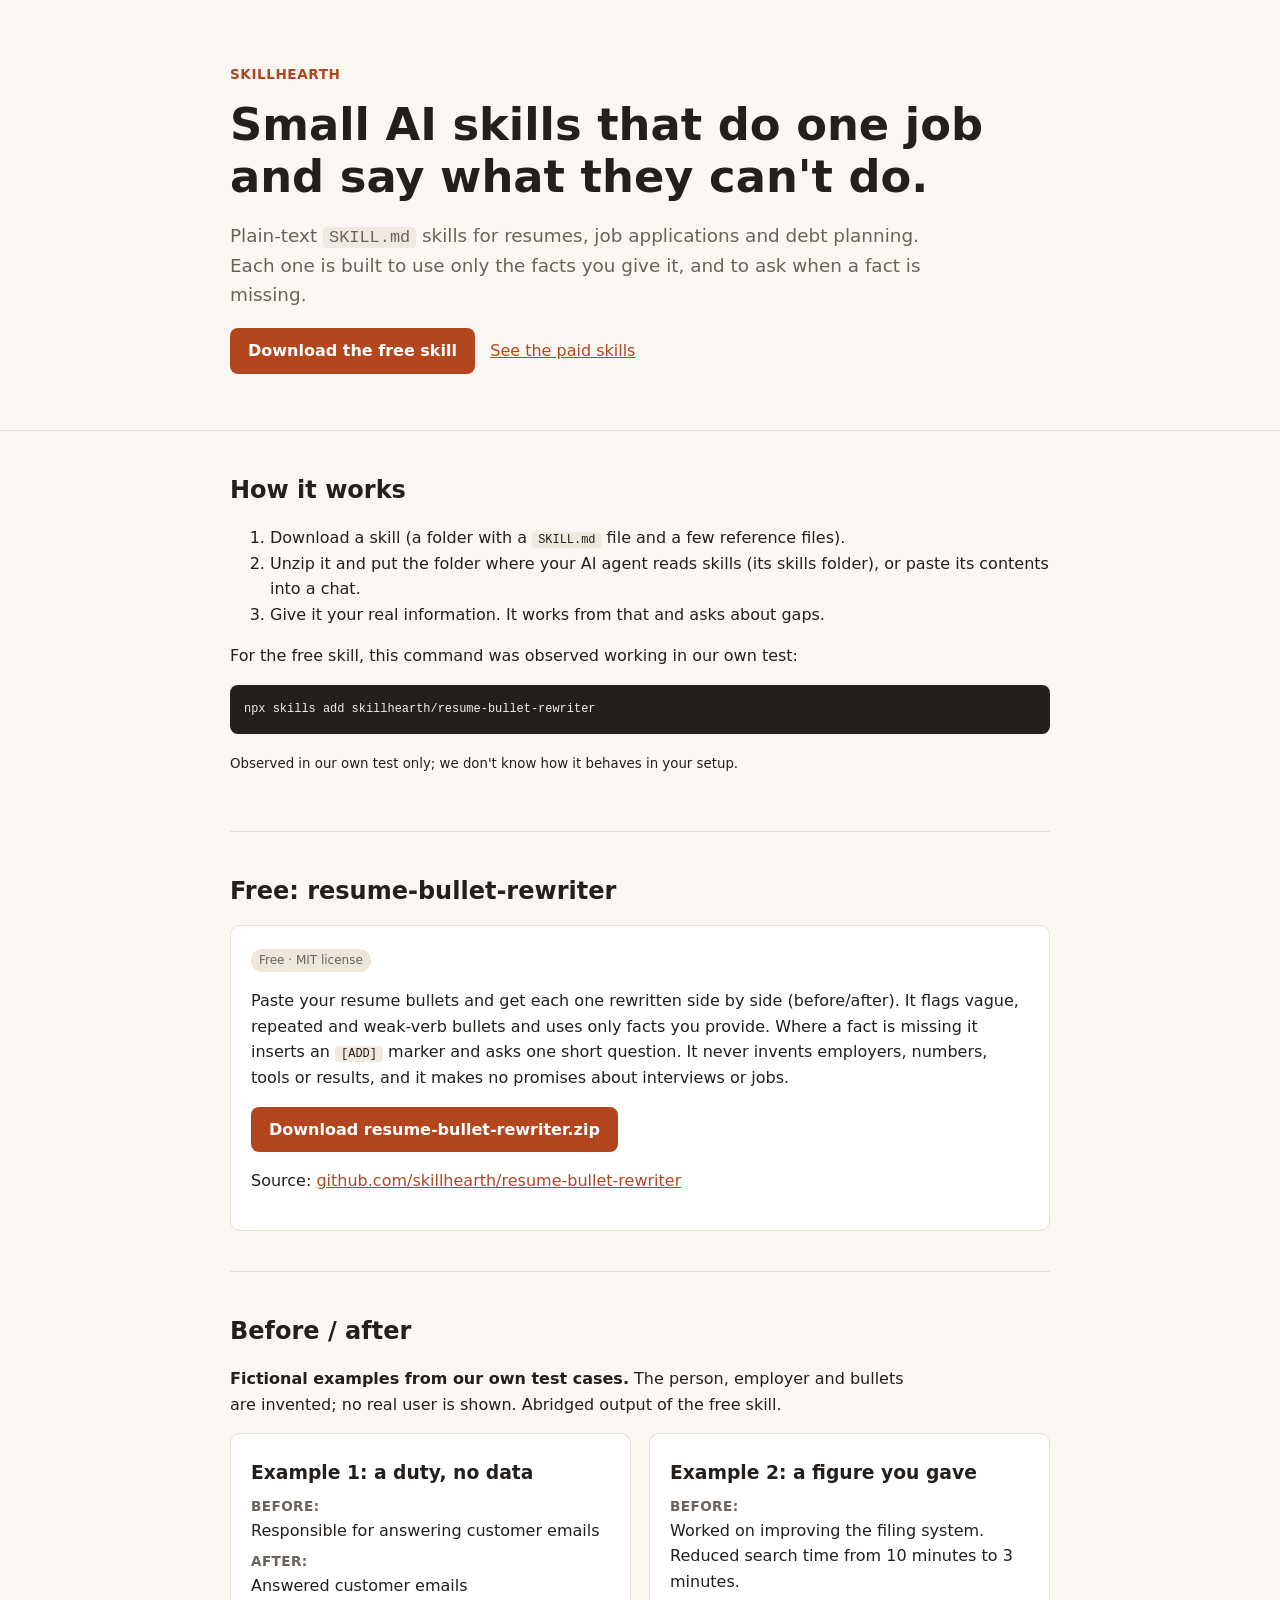
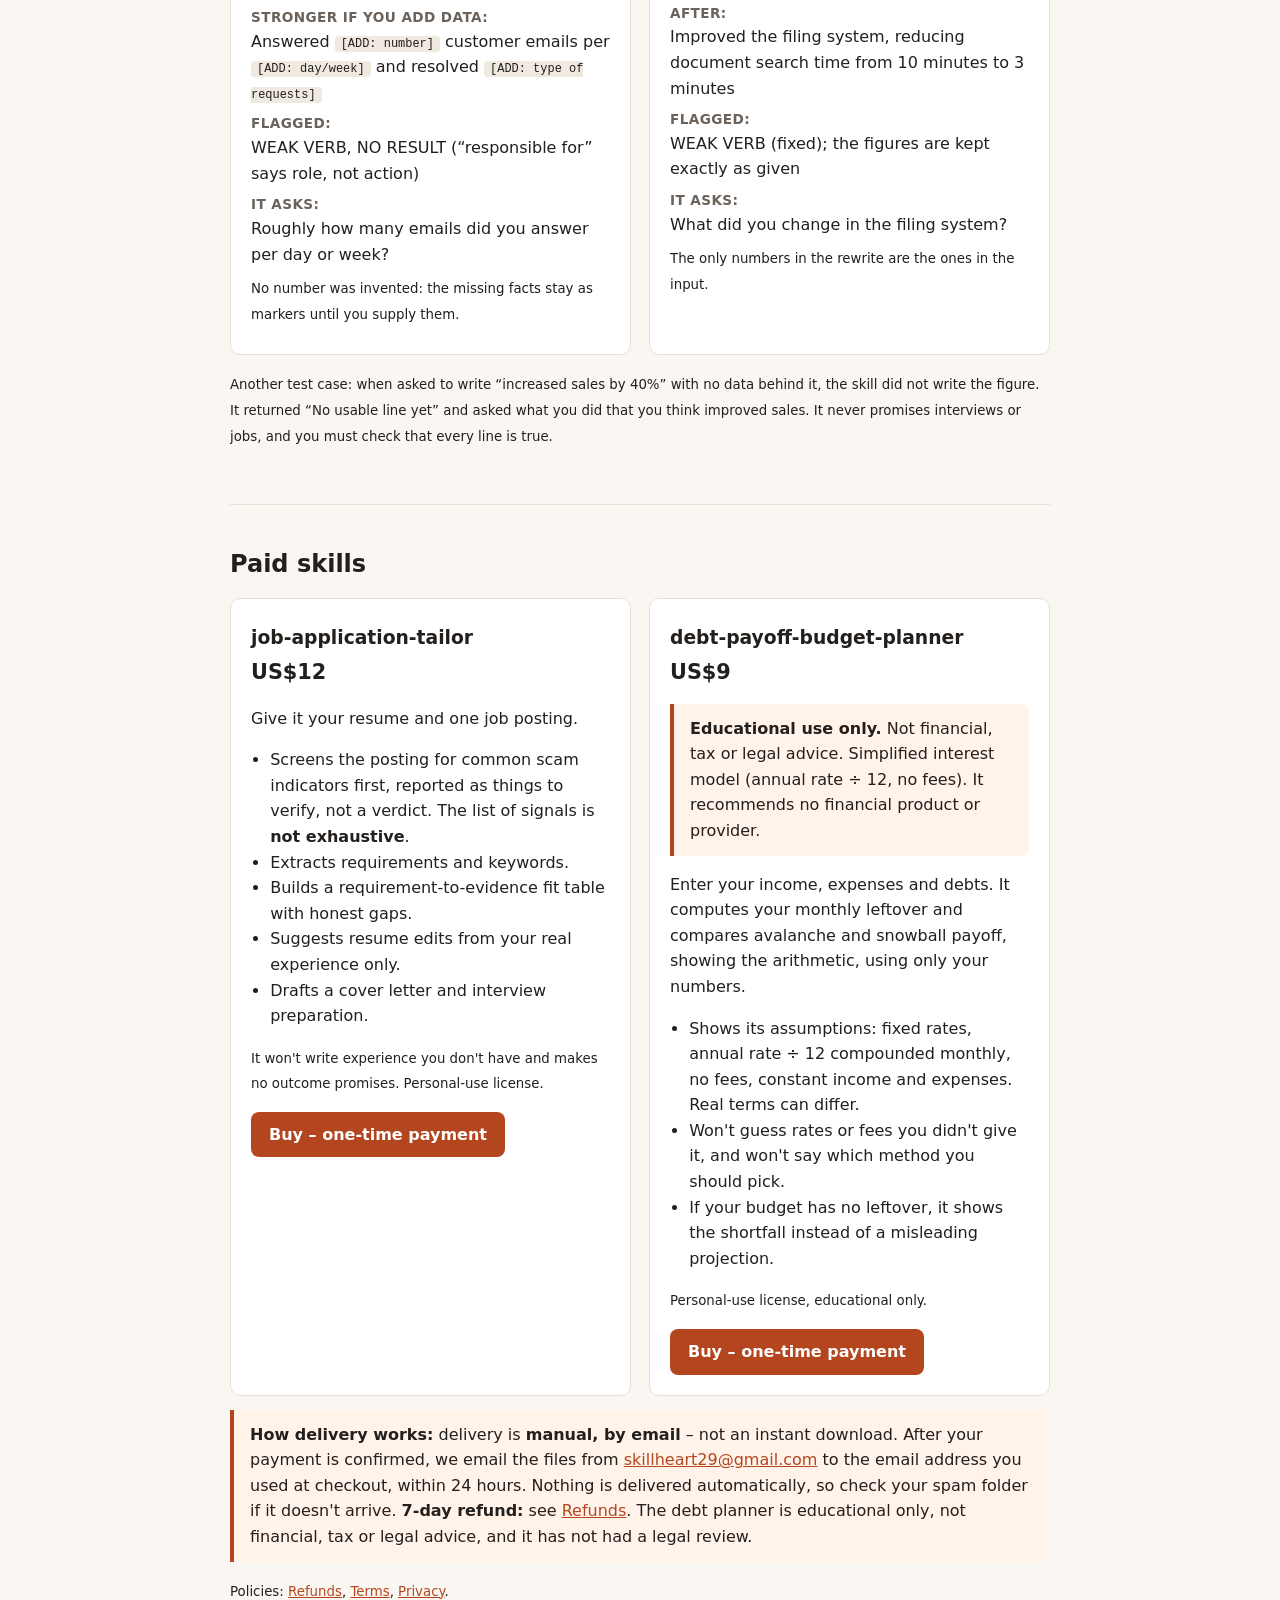
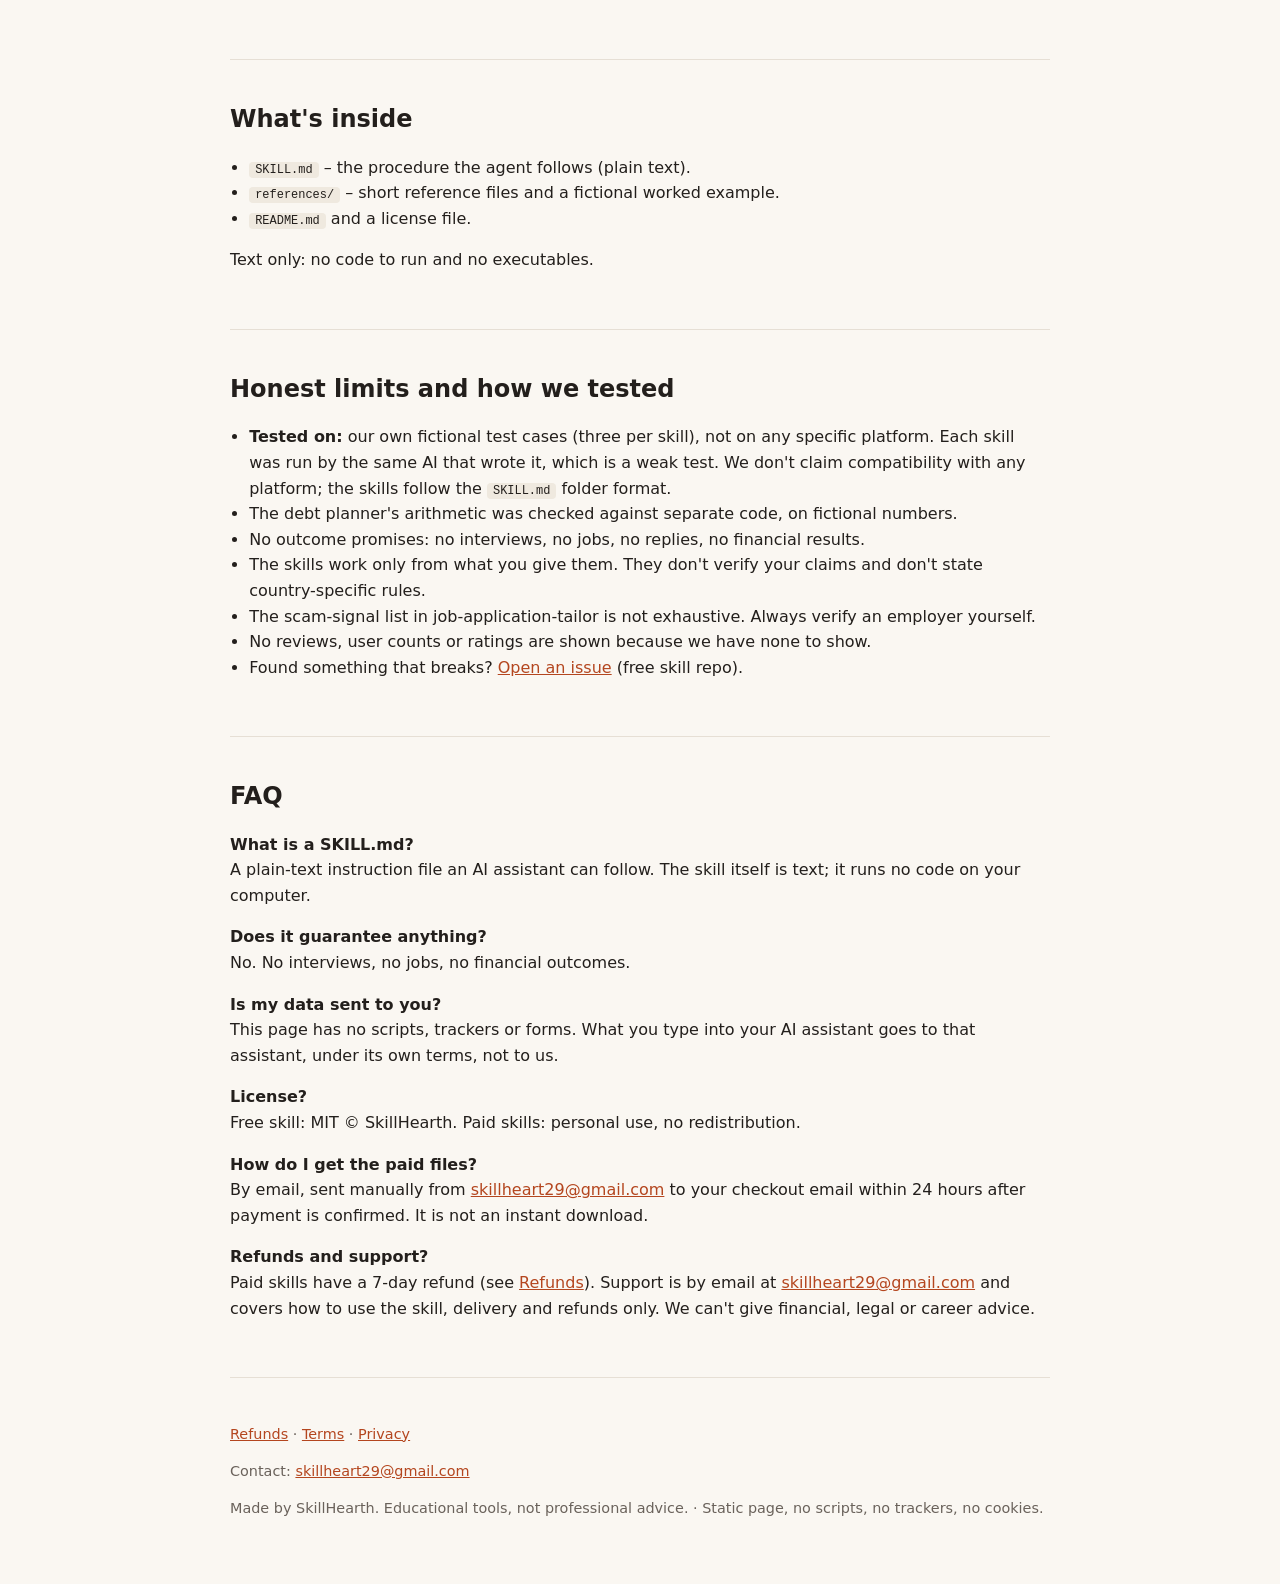
==== commit e176f322: "Add fictional before/after examples section for the free skill" ====
--- a/index.html
+++ b/index.html
@@ -37,6 +37,31 @@
     <p><a class="btn" href="downloads/resume-bullet-rewriter.zip" download>Download resume-bullet-rewriter.zip</a></p>
     <p>Source: <a href="https://github.com/skillhearth/resume-bullet-rewriter">github.com/skillhearth/resume-bullet-rewriter</a></p>
   </div>
+</section>
+
+<section id="examples">
+  <h2>Before / after</h2>
+  <p class="label"><strong>Fictional examples from our own test cases.</strong> The person, employer and bullets are invented; no real user is shown. Abridged output of the free skill.</p>
+  <div class="grid">
+    <div class="card ba">
+      <h3>Example 1: a duty, no data</h3>
+      <p><span class="k">Before:</span> Responsible for answering customer emails</p>
+      <p><span class="k">After:</span> Answered customer emails</p>
+      <p><span class="k">Stronger if you add data:</span> Answered <code>[ADD: number]</code> customer emails per <code>[ADD: day/week]</code> and resolved <code>[ADD: type of requests]</code></p>
+      <p><span class="k">Flagged:</span> WEAK VERB, NO RESULT (&ldquo;responsible for&rdquo; says role, not action)</p>
+      <p><span class="k">It asks:</span> Roughly how many emails did you answer per day or week?</p>
+      <p><small>No number was invented: the missing facts stay as markers until you supply them.</small></p>
+    </div>
+    <div class="card ba">
+      <h3>Example 2: a figure you gave</h3>
+      <p><span class="k">Before:</span> Worked on improving the filing system. Reduced search time from 10 minutes to 3 minutes.</p>
+      <p><span class="k">After:</span> Improved the filing system, reducing document search time from 10 minutes to 3 minutes</p>
+      <p><span class="k">Flagged:</span> WEAK VERB (fixed); the figures are kept exactly as given</p>
+      <p><span class="k">It asks:</span> What did you change in the filing system?</p>
+      <p><small>The only numbers in the rewrite are the ones in the input.</small></p>
+    </div>
+  </div>
+  <p><small>Another test case: when asked to write &ldquo;increased sales by 40%&rdquo; with no data behind it, the skill did not write the figure. It returned &ldquo;No usable line yet&rdquo; and asked what you did that you think improved sales. It never promises interviews or jobs, and you must check that every line is true.</small></p>
 </section>
 
 <section id="paid">
--- a/style.css
+++ b/style.css
@@ -24,3 +24,6 @@
 ul{padding-left:1.2em}
 footer{padding:30px 0 50px;color:var(--muted);font-size:.9rem}
 a{color:var(--accent)}
+.ba .k{font-weight:700;color:var(--muted);font-size:.85rem;text-transform:uppercase;letter-spacing:.03em;display:block}
+.ba p{margin:.5em 0}
+.label{max-width:44em}
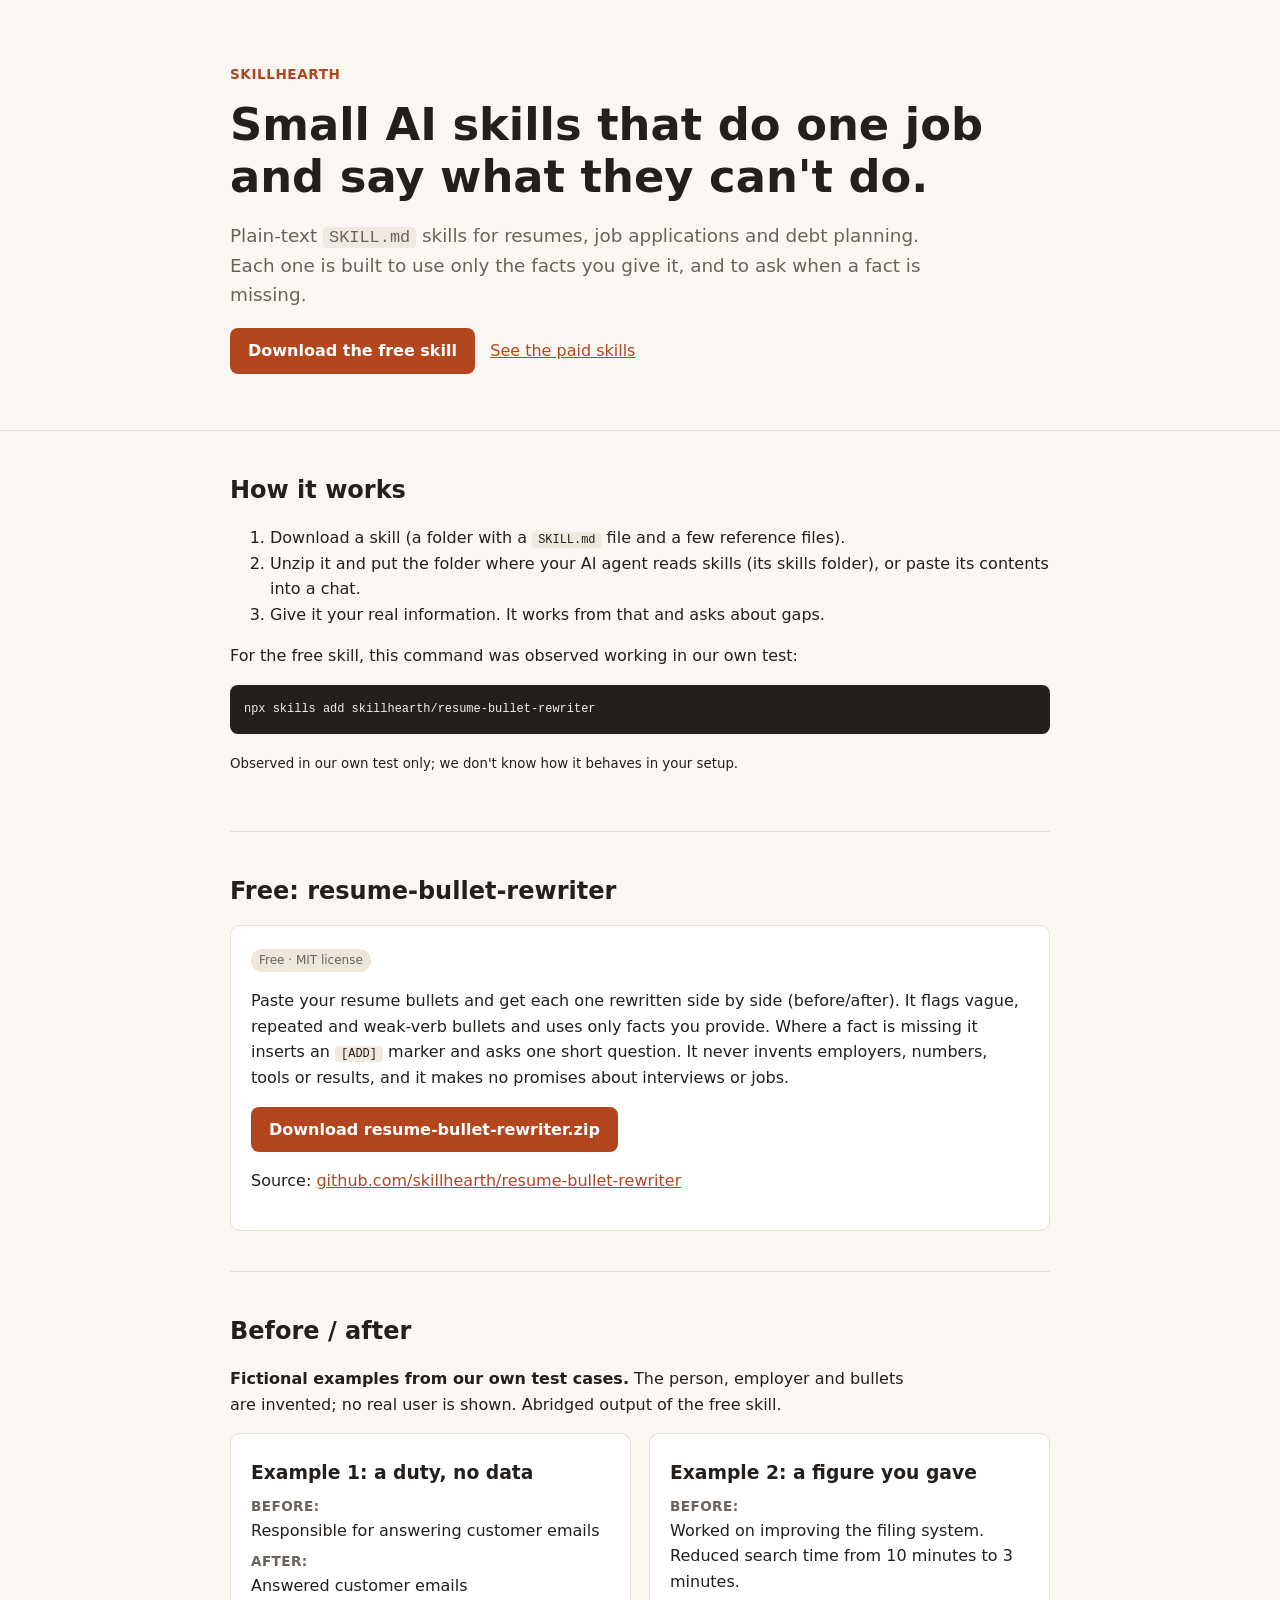
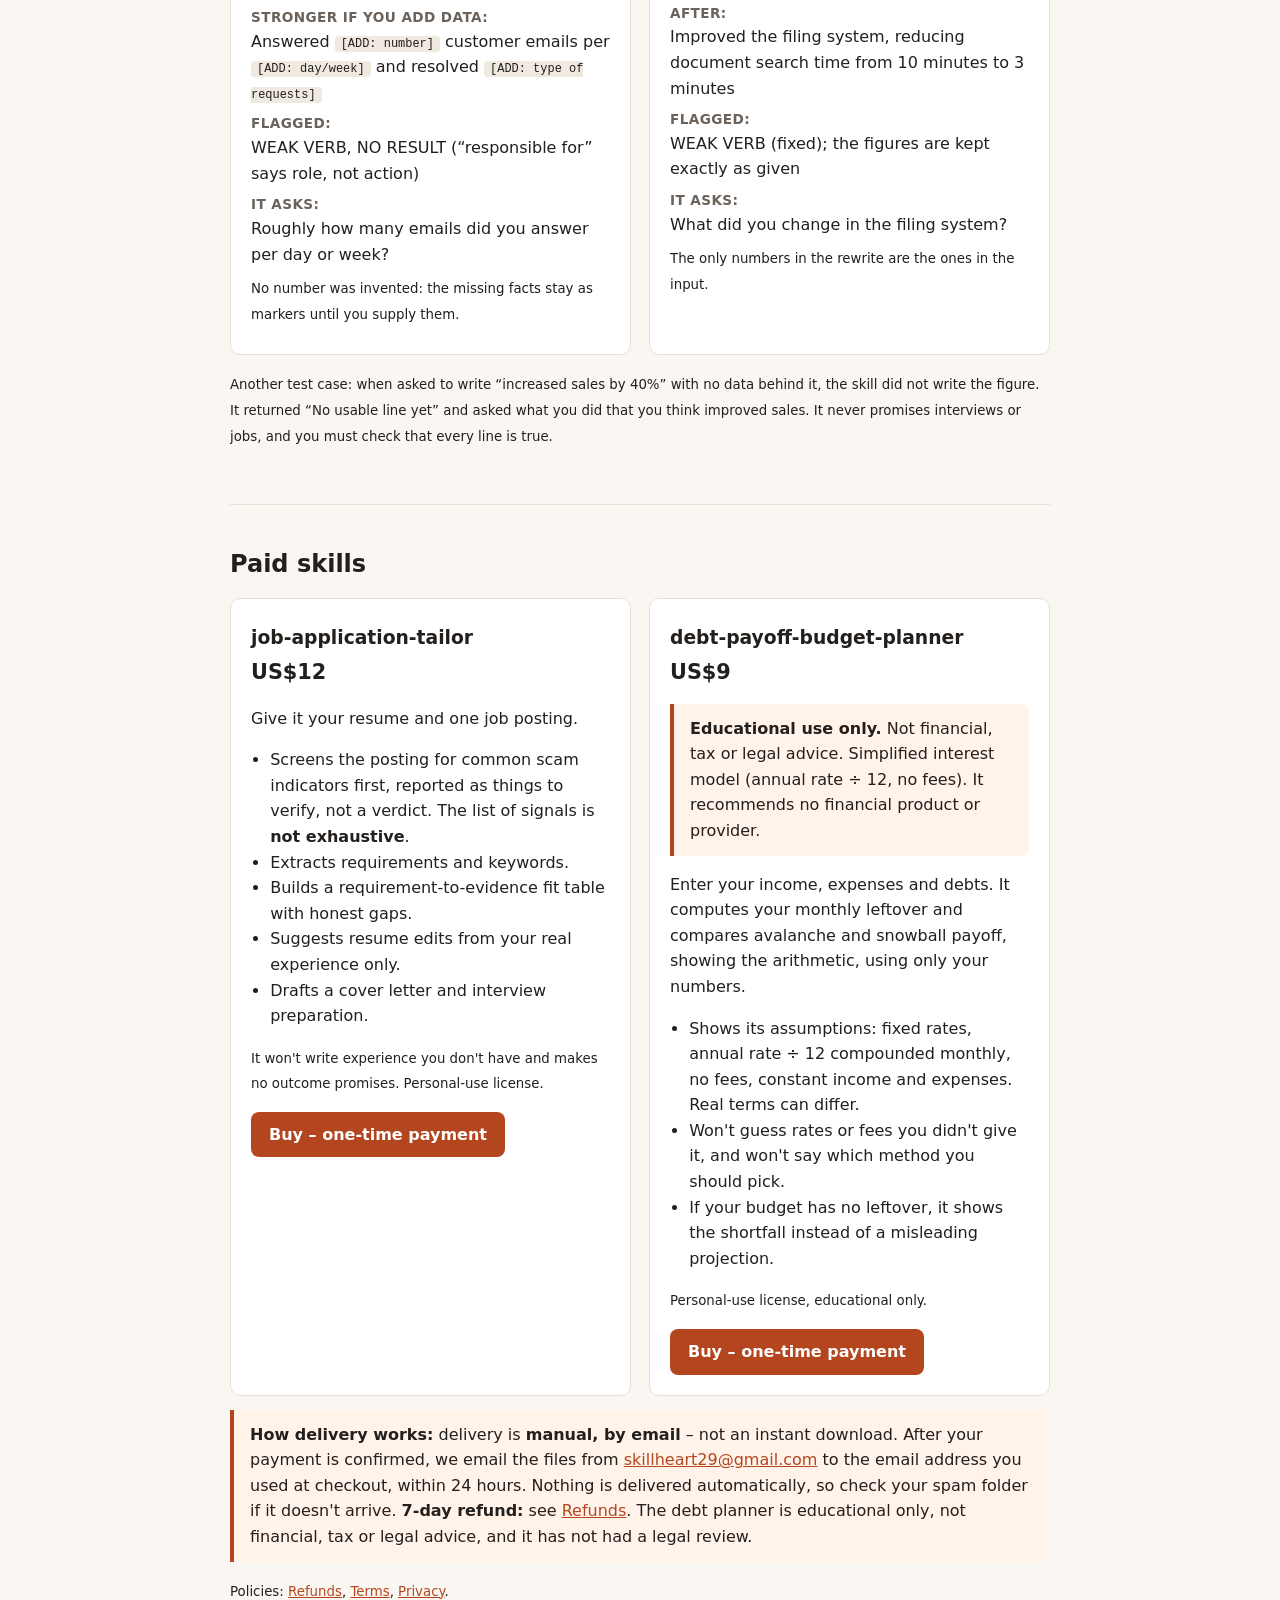
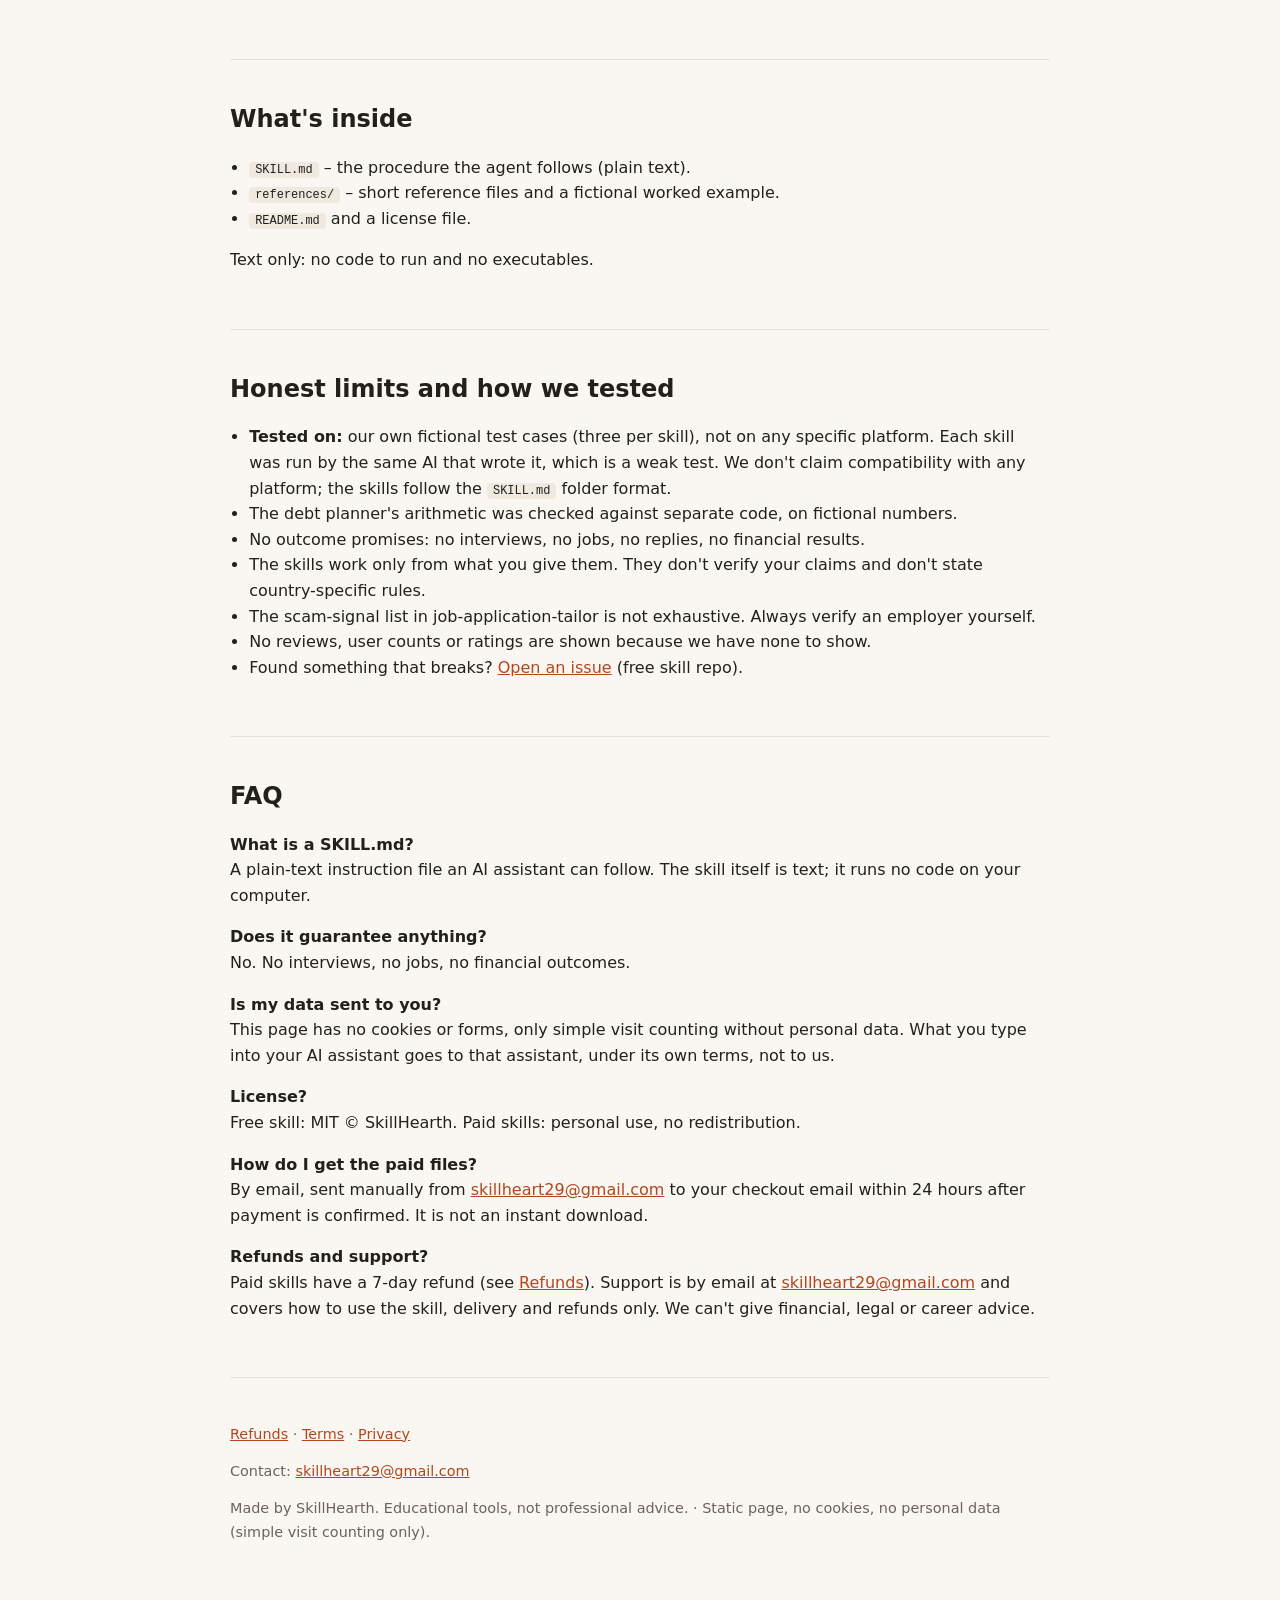
==== commit 8ba91a53: "Align privacy wording with visit counting" ====
--- a/index.html
+++ b/index.html
@@ -126,7 +126,7 @@
   <h2>FAQ</h2>
   <p><strong>What is a SKILL.md?</strong><br>A plain-text instruction file an AI assistant can follow. The skill itself is text; it runs no code on your computer.</p>
   <p><strong>Does it guarantee anything?</strong><br>No. No interviews, no jobs, no financial outcomes.</p>
-  <p><strong>Is my data sent to you?</strong><br>This page has no scripts, trackers or forms. What you type into your AI assistant goes to that assistant, under its own terms, not to us.</p>
+  <p><strong>Is my data sent to you?</strong><br>This page has no cookies or forms, only simple visit counting without personal data. What you type into your AI assistant goes to that assistant, under its own terms, not to us.</p>
   <p><strong>License?</strong><br>Free skill: MIT &copy; SkillHearth. Paid skills: personal use, no redistribution.</p>
   <p><strong>How do I get the paid files?</strong><br>By email, sent manually from <a href="mailto:skillheart29@gmail.com">skillheart29@gmail.com</a> to your checkout email within 24 hours after payment is confirmed. It is not an instant download.</p>
   <p><strong>Refunds and support?</strong><br>Paid skills have a 7-day refund (see <a href="refunds/">Refunds</a>). Support is by email at <a href="mailto:skillheart29@gmail.com">skillheart29@gmail.com</a> and covers how to use the skill, delivery and refunds only. We can't give financial, legal or career advice.</p>
@@ -136,7 +136,8 @@
 <footer><div class="wrap">
   <p><a href="refunds/">Refunds</a> &middot; <a href="terms/">Terms</a> &middot; <a href="privacy/">Privacy</a></p>
   <p>Contact: <a href="mailto:skillheart29@gmail.com">skillheart29@gmail.com</a></p>
-  <p>Made by SkillHearth. Educational tools, not professional advice. &middot; Static page, no scripts, no trackers, no cookies.</p>
+  <p>Made by SkillHearth. Educational tools, not professional advice. &middot; Static page, no cookies, no personal data (simple visit counting only).</p>
 </div></footer>
+<script data-goatcounter="https://skillhearth.goatcounter.com/count" async src="//gc.zgo.at/count.js"></script>
 </body>
 </html>
